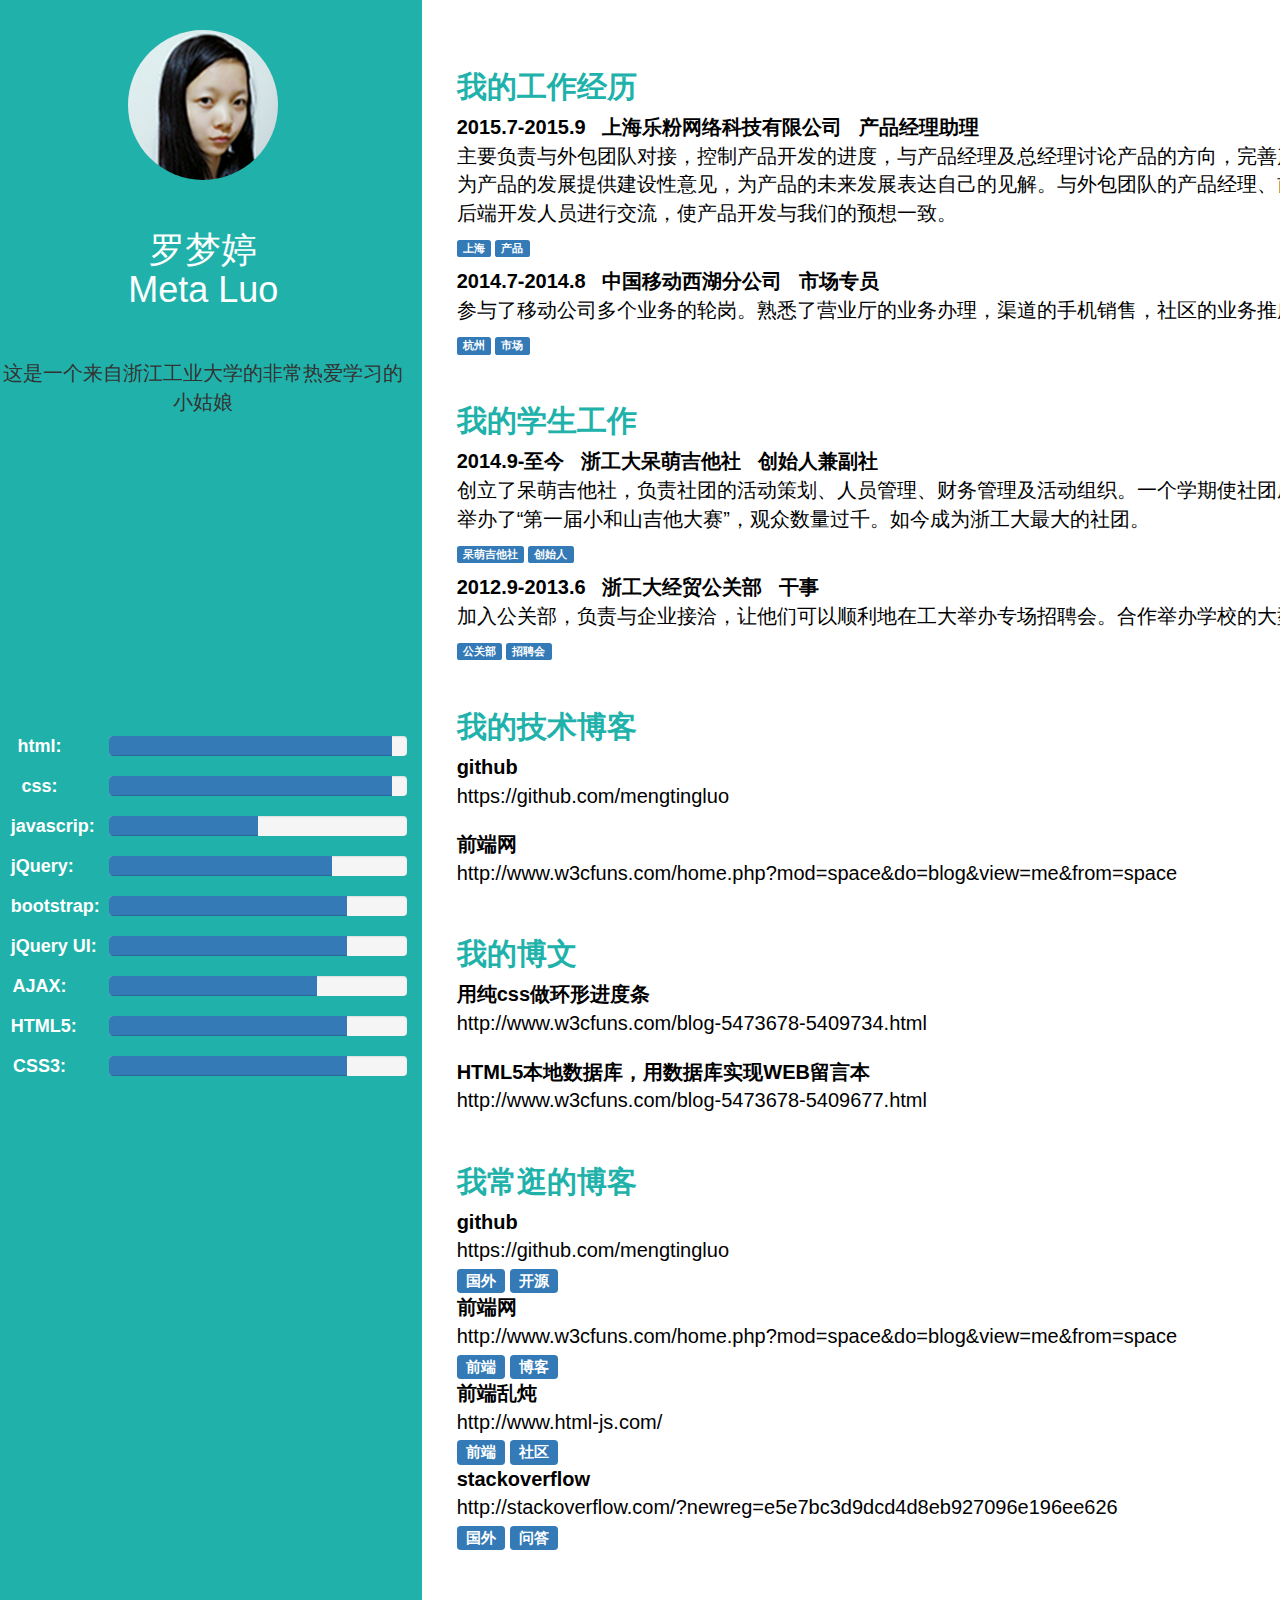
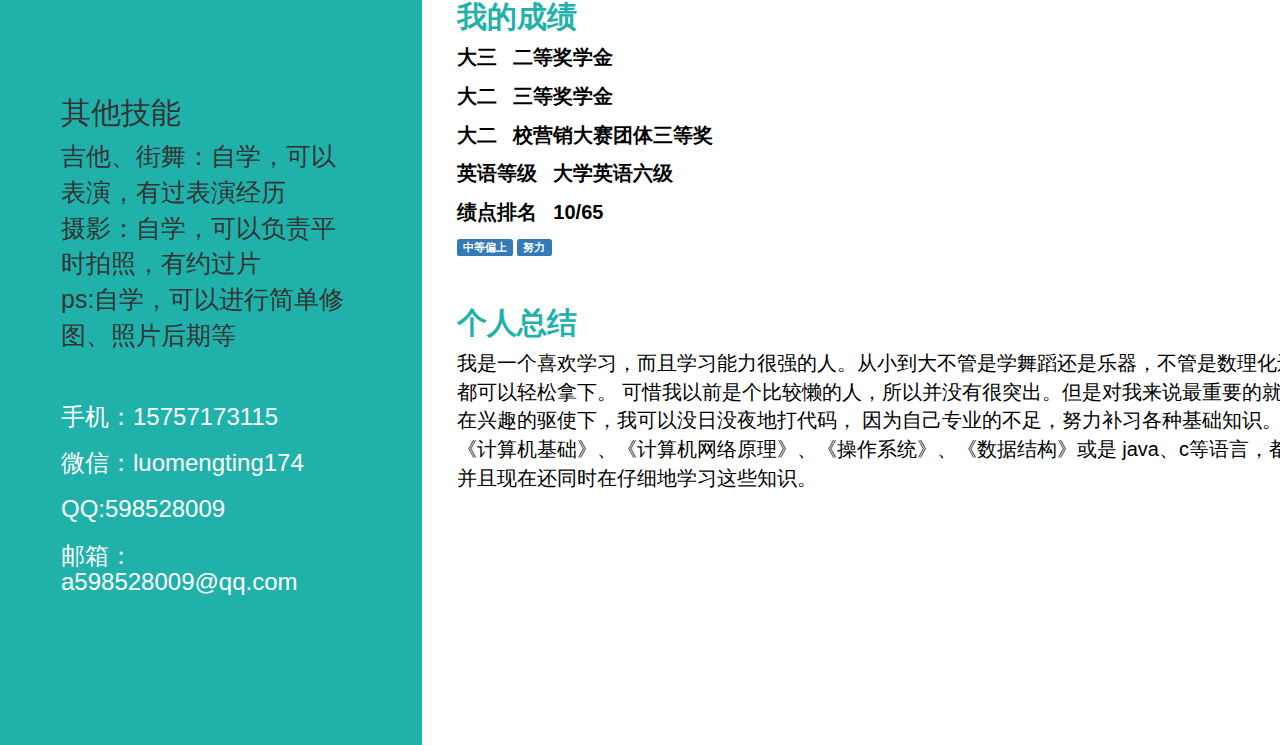
==== index.html @ 56f39afb "响应式布局" ====
<!--
    Author: Meta Luo
    Date: 2015/10/19
-->

<!DOCTYPE html>
<html>
<head lang="en">
    <meta charset="UTF-8">
    <meta name="viewport" content="width=device-width, initial-scale=1">
    <title>我的个人简历</title>
    <link href="bootstrap.min.css" type="text/css" rel="stylesheet">
    <link href="style.css" type="text/css" rel="stylesheet">
</head>
<body>
    <div class="row ">
        <div class="col-md-4 col-sm-4 col-xs-4 theleft">
                <div class="myimgdiv">
                    <img src="1.png" class="myimg">
                    <h1 style="color: #ffffff">罗梦婷<br/>Meta Luo</h1>
                    <br/><br/>
                    <p>这是一个来自浙江工业大学的非常热爱学习的小姑娘</p>
                   <div class="myability">
                       <div class="row">
                           <div class="col-md-3">
                               <label class="label thelabel">html:</label>
                           </div>
                           <div class="col-md-9">
                               <div class="progress">
                                   <div class="progress-bar progress-bar-primary" role="progressbar" aria-valuenow="95" aria-valuemin="0" aria-valuemax="100" style="width: 95%">
                                   </div>
                           </div>
                           </div>
                           </div>
                               <div class="row">
                                   <div class="col-md-3">
                                       <label class="label thelabel ">css:</label>
                                   </div>
                                   <div class="col-md-9">
                                       <div class="progress">
                                           <div class="progress-bar progress-bar-primary" role="progressbar" aria-valuenow="95" aria-valuemin="0" aria-valuemax="100" style="width: 95%">
                                           </div>
                                       </div>
                                   </div>
                               </div>
                               <div class="row">
                                   <div class="col-md-3">
                                       <label class="label thelabel">javascrip:</label>
                                   </div>
                                   <div class="col-md-9">
                                       <div class="progress">
                                           <div class="progress-bar progress-bar-primary" role="progressbar" aria-valuenow="50" aria-valuemin="0" aria-valuemax="100" style="width: 50%">
                                           </div>
                                       </div>
                                   </div>
                               </div>
                               <div class="row">
                                   <div class="col-md-3">
                                       <label class="label thelabel">jQuery:</label>
                                   </div>
                                   <div class="col-md-9">
                                       <div class="progress">
                                           <div class="progress-bar progress-bar-primary" role="progressbar" aria-valuenow="75" aria-valuemin="0" aria-valuemax="100" style="width: 75%">
                                           </div>
                                       </div>
                                   </div>
                               </div>
                               <div class="row">
                                   <div class="col-md-3">
                                       <label class="label thelabel">bootstrap:</label>
                                   </div>
                                   <div class="col-md-9">
                                       <div class="progress">
                                           <div class="progress-bar progress-bar-primary" role="progressbar" aria-valuenow="80" aria-valuemin="0" aria-valuemax="100" style="width: 80%">
                                           </div>
                                       </div>
                                   </div>
                               </div>
                               <div class="row">
                                   <div class="col-md-3">
                                       <label class="label thelabel">jQuery UI:</label>
                                   </div>
                                   <div class="col-md-9">
                                       <div class="progress thelabel">
                                           <div class="progress-bar progress-bar-primary" role="progressbar" aria-valuenow="80" aria-valuemin="0" aria-valuemax="100" style="width: 80%">
                                           </div>
                                       </div>
                                   </div>
                               </div>
                               <div class="row">
                                   <div class="col-md-3">
                                       <label class="label thelabel">AJAX:</label>
                                   </div>
                                   <div class="col-md-9">
                                       <div class="progress">
                                           <div class="progress-bar progress-bar-primary" role="progressbar" aria-valuenow="70" aria-valuemin="0" aria-valuemax="100" style="width: 70%">
                                           </div>
                                       </div>
                                   </div>
                               </div>
                       <div class="row">
                           <div class="col-md-3">
                               <label class="label thelabel">HTML5:</label>
                           </div>
                           <div class="col-md-9">
                               <div class="progress">
                                   <div class="progress-bar progress-bar-primary" role="progressbar" aria-valuenow="80" aria-valuemin="0" aria-valuemax="100" style="width: 80%">
                                   </div>
                               </div>
                           </div>
                       </div>
                       <div class="row">
                           <div class="col-md-3">
                               <label class="label thelabel">CSS3:</label>
                           </div>
                           <div class="col-md-9">
                               <div class="progress">
                                   <div class="progress-bar progress-bar-primary" role="progressbar" aria-valuenow="80" aria-valuemin="0" aria-valuemax="100" style="width: 80%">
                                   </div>
                               </div>
                           </div>
                       </div>
                   </div>
                 <div class="text-left theinfo">
                     <div class="myself">
                         <h2>其他技能</h2>
                         <p class="theother">
                             吉他、街舞：自学，可以表演，有过表演经历<br/>
                             摄影：自学，可以负责平时拍照，有约过片<br/>
                             ps:自学，可以进行简单修图、照片后期等
                         </p>
                     </div>
                     <div class="myphone">
                         <h3>手机：15757173115</h3>
                         <h3>微信：luomengting174</h3>
                         <h3>QQ:598528009</h3>
                         <h3>邮箱：a598528009@qq.com</h3>
                     </div>
                 </div>

        </div>
            </div>
        <div class="col-md-8 col-sm-4 col-xs-4">
           <div class="container theright">
               <div class="myitem">
                   <h2 class="mytitle">我的工作经历</h2>
                   <p class="myjob">
                       <strong>2015.7-2015.9  &nbsp 上海乐粉网络科技有限公司  &nbsp 产品经理助理</strong><br/>
                               主要负责与外包团队对接，控制产品开发的进度，与产品经理及总经理讨论产品的方向，完善产品，<br/>
                       为产品的发展提供建设性意见，为产品的未来发展表达自己的见解。与外包团队的产品经理、前端开发人员、<br/>
                       后端开发人员进行交流，使产品开发与我们的预想一致。
                       <div><span class="label label-primary">上海</span>&nbsp<span class="label label-primary">产品</span></div>
                   </p>
                   <p class="myjob">
                       <strong>2014.7-2014.8  &nbsp 中国移动西湖分公司  &nbsp 市场专员</strong><br/>
                       参与了移动公司多个业务的轮岗。熟悉了营业厅的业务办理，渠道的手机销售，社区的业务推广及电话推广。
                   <div><span class="label label-primary">杭州</span>&nbsp<span class="label label-primary">市场</span></div>
                   </p>
               </div>
                   <div class="myitem">
                       <h2 class="mytitle">我的学生工作</h2>
                       <p class="myjob">
                           <strong>2014.9-至今  &nbsp 浙工大呆萌吉他社  &nbsp 创始人兼副社</strong><br/>
                           创立了呆萌吉他社，负责社团的活动策划、人员管理、财务管理及活动组织。一个学期使社团成为五星级社团<br/>
                           举办了“第一届小和山吉他大赛”，观众数量过千。如今成为浙工大最大的社团。
                       <div><span class="label label-primary">呆萌吉他社</span>&nbsp<span class="label label-primary">创始人</span></div>
                       </p>
                       <p class="myjob">
                           <strong>2012.9-2013.6  &nbsp 浙工大经贸公关部  &nbsp 干事</strong><br/>
                           加入公关部，负责与企业接洽，让他们可以顺利地在工大举办专场招聘会。合作举办学校的大型招聘会。
                       <div><span class="label label-primary">公关部</span>&nbsp<span class="label label-primary">招聘会</span></div>
                       </p>
                   </div>
               <div class="myitem">
                   <h2 class="mytitle">我的技术博客</h2>
                   <a class="myjob" href="https://github.com/mengtingluo">
                       <strong>github</strong><br/>
                       https://github.com/mengtingluo

                   </a>
                   <br/><br/>
                   <a class="myjob" href="http://www.w3cfuns.com/home.php?mod=space&do=blog&view=me&from=space">
                       <strong>前端网</strong><br/>
                       http://www.w3cfuns.com/home.php?mod=space&do=blog&view=me&from=space
                   </a>
               </div>

               <div class="myitem">
                   <h2 class="mytitle">我的博文</h2>
                   <a class="myjob" href="http://www.w3cfuns.com/blog-5473678-5409734.html">
                       <strong>用纯css做环形进度条</strong><br/>
                       http://www.w3cfuns.com/blog-5473678-5409734.html

                   </a>
                   <br/><br/>
                   <a class="myjob" href="http://www.w3cfuns.com/blog-5473678-5409677.html">
                       <strong>HTML5本地数据库，用数据库实现WEB留言本</strong><br/>
                       http://www.w3cfuns.com/blog-5473678-5409677.html
                   </a>
               </div>
               <div class="myitem">
               <h2 class="mytitle">我常逛的博客</h2>
               <a class="myjob" href="https://github.com/mengtingluo">
               <strong>github</strong><br/>
               https://github.com/mengtingluo
                   <div><span class="label label-primary">国外</span>&nbsp<span class="label label-primary">开源</span></div>
               </a>

               <a class="myjob" href="http://www.w3cfuns.com/home.php?mod=space&do=blog&view=me&from=space">
               <strong>前端网</strong><br/>
               http://www.w3cfuns.com/home.php?mod=space&do=blog&view=me&from=space
                   <div><span class="label label-primary">前端</span>&nbsp<span class="label label-primary">博客</span></div>
               </a>

               <a class="myjob" href="http://www.html-js.com/">
               <strong>前端乱炖</strong><br/>
                   http://www.html-js.com/
                   <div><span class="label label-primary">前端</span>&nbsp<span class="label label-primary">社区</span></div>
               </a>

                   <a class="myjob" href="http://stackoverflow.com/?newreg=e5e7bc3d9dcd4d8eb927096e196ee626">
                       <strong>stackoverflow</strong><br/>
                       http://stackoverflow.com/?newreg=e5e7bc3d9dcd4d8eb927096e196ee626
                       <div><span class="label label-primary">国外</span>&nbsp<span class="label label-primary">问答</span></div>
                   </a>
               </div>
               <div class="myitem">
                   <h2 class="mytitle">我的成绩</h2>
                   <p class="myjob">
                       <strong>大三  &nbsp 二等奖学金 </strong><br/>
                   </p>
                   <p class="myjob">
                       <strong>大二  &nbsp 三等奖学金 </strong><br/>
                   </p>
                   <p class="myjob">
                       <strong>大二 &nbsp 校营销大赛团体三等奖 </strong><br/>
                   </p>
                   <p class="myjob">
                       <strong>英语等级  &nbsp 大学英语六级</strong><br/>
                   </p>
                   <p class="myjob">
                       <strong>绩点排名  &nbsp 10/65</strong><br/>
                   </p>
                   <div><span class="label label-primary">中等偏上</span>&nbsp<span class="label label-primary">努力</span></div>
               </div>
               <div class="myitem">
                   <h2 class="mytitle">个人总结</h2>
                   <p class="myjob">
                     我是一个喜欢学习，而且学习能力很强的人。从小到大不管是学舞蹈还是乐器，不管是数理化还是文史地，<br/>都可以轻松拿下。
                       可惜我以前是个比较懒的人，所以并没有很突出。但是对我来说最重要的就是兴趣，<br/>在兴趣的驱使下，我可以没日没夜地打代码，
                       因为自己专业的不足，努力补习各种基础知识。不管是<br/>《计算机基础》、《计算机网络原理》、《操作系统》、《数据结构》或是
                       java、c等语言，都有涉猎，<br/>并且现在还同时在仔细地学习这些知识。
                   </p>
               </div>
           </div>
        </div>
    </div>
</body>
</html>
---- style.css ----
*{
    padding: 0;
    margin: 0;
}
.theleft{
    background-color: lightseagreen;
}
.myimgdiv{
    text-align: center
}
.myimg{
    width: 150px;
    height: 150px;
    border-radius: 50%;
    margin: 30px
}
.myability{
    margin-top: 320px;
}
.thelabel{
    font-size: large;
}
.myself{
    margin-top: 600px;
}
p{
    font-size: 20px;
}
.theother{
    font-size: 25px;
}
.myphone{
    margin-top: 50px;
    color: #ffffff;
    margin-bottom: 150px;
}
.theinfo{
    width: 70%;
    margin: 0 auto;
}
.mytitle{
    color: lightseagreen;
    font-weight: bold;
}
.theright{
    padding: 20px 20px;
}
.myjob{
    font-size: 20px;
    margin: 10px 0;
    color: #000000;
}
.myitem{
    margin:50px 0;
}
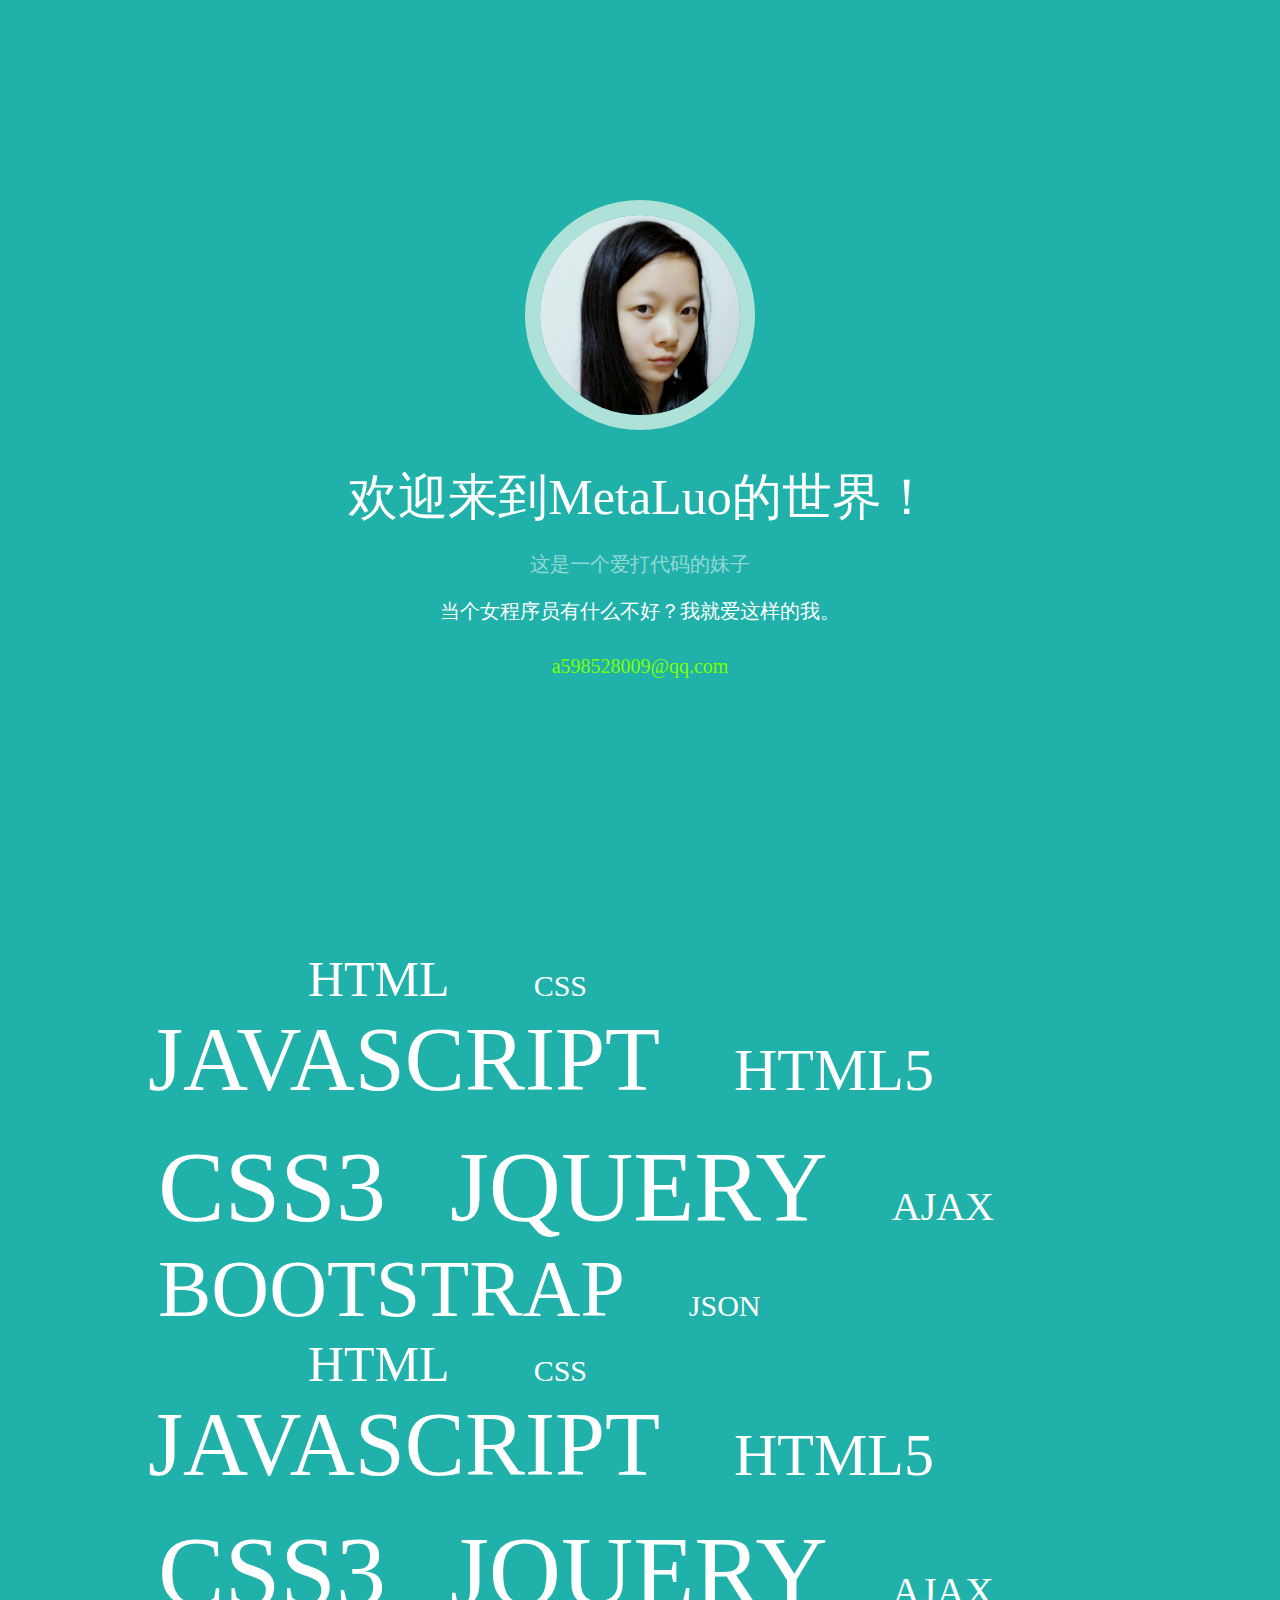
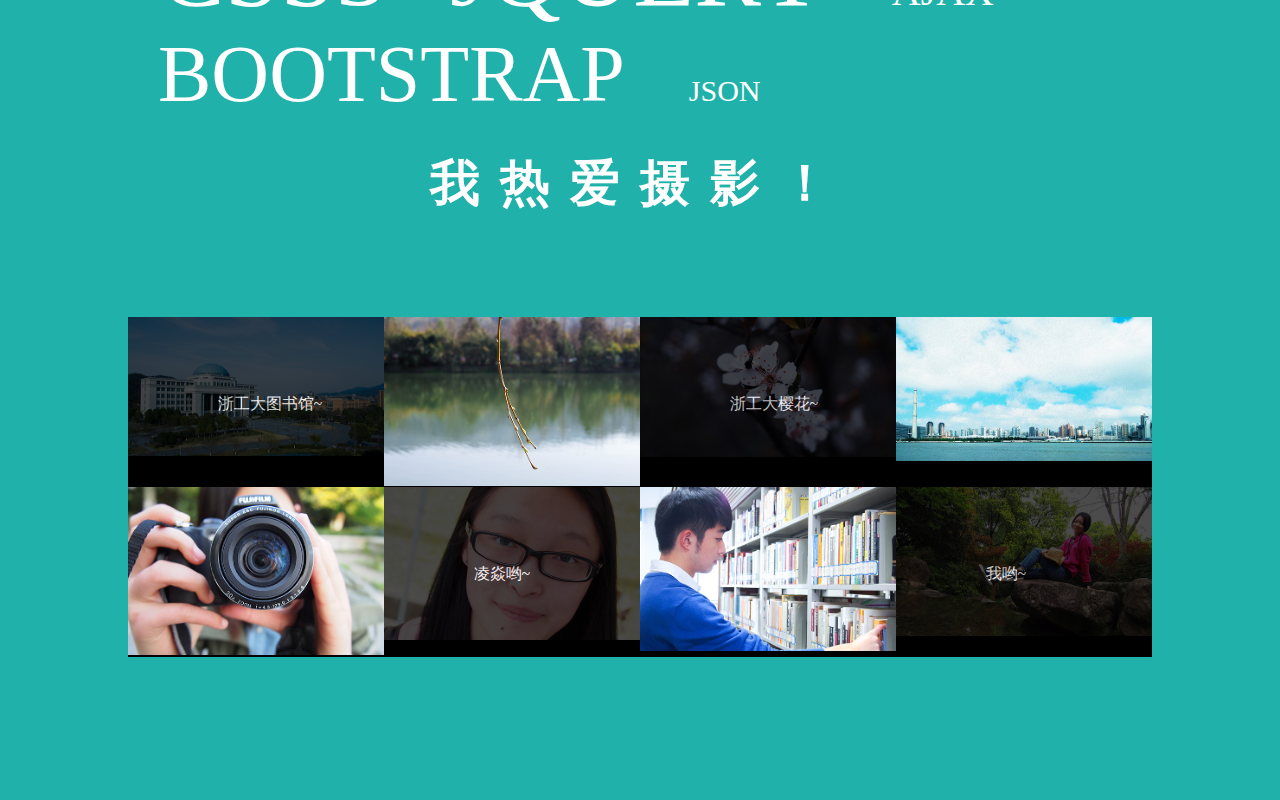
==== commit be8c59a5: "我的网站" ====
--- a/index.html
+++ b/index.html
@@ -1,259 +1,95 @@
 <!--
     Author: Meta Luo
-    Date: 2015/10/19
+    Date: 2015/10/30
 -->
 
 <!DOCTYPE html>
 <html>
 <head lang="en">
     <meta charset="UTF-8">
-    <meta name="viewport" content="width=device-width, initial-scale=1">
-    <title>我的个人简历</title>
-    <link href="bootstrap.min.css" type="text/css" rel="stylesheet">
-    <link href="style.css" type="text/css" rel="stylesheet">
+    <title>罗梦婷的个人网站</title>
+    <link href="style.css" rel="stylesheet" type="text/css">
 </head>
 <body>
-    <div class="row ">
-        <div class="col-md-4 col-sm-4 col-xs-4 theleft">
-                <div class="myimgdiv">
-                    <img src="1.png" class="myimg">
-                    <h1 style="color: #ffffff">罗梦婷<br/>Meta Luo</h1>
-                    <br/><br/>
-                    <p>这是一个来自浙江工业大学的非常热爱学习的小姑娘</p>
-                   <div class="myability">
-                       <div class="row">
-                           <div class="col-md-3">
-                               <label class="label thelabel">html:</label>
-                           </div>
-                           <div class="col-md-9">
-                               <div class="progress">
-                                   <div class="progress-bar progress-bar-primary" role="progressbar" aria-valuenow="95" aria-valuemin="0" aria-valuemax="100" style="width: 95%">
-                                   </div>
-                           </div>
-                           </div>
-                           </div>
-                               <div class="row">
-                                   <div class="col-md-3">
-                                       <label class="label thelabel ">css:</label>
-                                   </div>
-                                   <div class="col-md-9">
-                                       <div class="progress">
-                                           <div class="progress-bar progress-bar-primary" role="progressbar" aria-valuenow="95" aria-valuemin="0" aria-valuemax="100" style="width: 95%">
-                                           </div>
-                                       </div>
-                                   </div>
-                               </div>
-                               <div class="row">
-                                   <div class="col-md-3">
-                                       <label class="label thelabel">javascrip:</label>
-                                   </div>
-                                   <div class="col-md-9">
-                                       <div class="progress">
-                                           <div class="progress-bar progress-bar-primary" role="progressbar" aria-valuenow="50" aria-valuemin="0" aria-valuemax="100" style="width: 50%">
-                                           </div>
-                                       </div>
-                                   </div>
-                               </div>
-                               <div class="row">
-                                   <div class="col-md-3">
-                                       <label class="label thelabel">jQuery:</label>
-                                   </div>
-                                   <div class="col-md-9">
-                                       <div class="progress">
-                                           <div class="progress-bar progress-bar-primary" role="progressbar" aria-valuenow="75" aria-valuemin="0" aria-valuemax="100" style="width: 75%">
-                                           </div>
-                                       </div>
-                                   </div>
-                               </div>
-                               <div class="row">
-                                   <div class="col-md-3">
-                                       <label class="label thelabel">bootstrap:</label>
-                                   </div>
-                                   <div class="col-md-9">
-                                       <div class="progress">
-                                           <div class="progress-bar progress-bar-primary" role="progressbar" aria-valuenow="80" aria-valuemin="0" aria-valuemax="100" style="width: 80%">
-                                           </div>
-                                       </div>
-                                   </div>
-                               </div>
-                               <div class="row">
-                                   <div class="col-md-3">
-                                       <label class="label thelabel">jQuery UI:</label>
-                                   </div>
-                                   <div class="col-md-9">
-                                       <div class="progress thelabel">
-                                           <div class="progress-bar progress-bar-primary" role="progressbar" aria-valuenow="80" aria-valuemin="0" aria-valuemax="100" style="width: 80%">
-                                           </div>
-                                       </div>
-                                   </div>
-                               </div>
-                               <div class="row">
-                                   <div class="col-md-3">
-                                       <label class="label thelabel">AJAX:</label>
-                                   </div>
-                                   <div class="col-md-9">
-                                       <div class="progress">
-                                           <div class="progress-bar progress-bar-primary" role="progressbar" aria-valuenow="70" aria-valuemin="0" aria-valuemax="100" style="width: 70%">
-                                           </div>
-                                       </div>
-                                   </div>
-                               </div>
-                       <div class="row">
-                           <div class="col-md-3">
-                               <label class="label thelabel">HTML5:</label>
-                           </div>
-                           <div class="col-md-9">
-                               <div class="progress">
-                                   <div class="progress-bar progress-bar-primary" role="progressbar" aria-valuenow="80" aria-valuemin="0" aria-valuemax="100" style="width: 80%">
-                                   </div>
-                               </div>
-                           </div>
-                       </div>
-                       <div class="row">
-                           <div class="col-md-3">
-                               <label class="label thelabel">CSS3:</label>
-                           </div>
-                           <div class="col-md-9">
-                               <div class="progress">
-                                   <div class="progress-bar progress-bar-primary" role="progressbar" aria-valuenow="80" aria-valuemin="0" aria-valuemax="100" style="width: 80%">
-                                   </div>
-                               </div>
-                           </div>
-                       </div>
-                   </div>
-                 <div class="text-left theinfo">
-                     <div class="myself">
-                         <h2>其他技能</h2>
-                         <p class="theother">
-                             吉他、街舞：自学，可以表演，有过表演经历<br/>
-                             摄影：自学，可以负责平时拍照，有约过片<br/>
-                             ps:自学，可以进行简单修图、照片后期等
-                         </p>
-                     </div>
-                     <div class="myphone">
-                         <h3>手机：15757173115</h3>
-                         <h3>微信：luomengting174</h3>
-                         <h3>QQ:598528009</h3>
-                         <h3>邮箱：a598528009@qq.com</h3>
-                     </div>
-                 </div>
+<div class="contianer" id="thefirstbody">
+    <div class="blank"></div>
+    <div class="thefirstbody">
 
+        <img src="1.png" class="myface">
+
+        <div class="title">欢迎来到MetaLuo的世界！</div>
+        <p class="describe1">这是一个爱打代码的妹子</p>
+
+        <p class="describe2">当个女程序员有什么不好？我就爱这样的我。</p>
+
+        <p class="myemail" id="myemail" onclick="tips()">a598528009@qq.com</p>
+
+        <p class="tips" id="tips"></p>
+    </div>
+</div>
+<div class="contianer" id="thesecondbody">
+    <div class="blank2"></div>
+    <div class="thesecondbody">
+        <div class="thelabels1">
+            <a class="s1"></a>
+            <a class="s1 s " href="#">HTML</a>
+            <a class="s2 s " id="s2" href="#">CSS</a>
+            <a class="s3 s " href="#">JAVASCRIPT</a>
+            <a class="s4 s " href="#">HTML5</a>
+            <br/>
+            <br/>
+            <a class="s5 s" href="#">CSS3</a>
+            <a class="s6 s" href="#">JQUERY</a>
+            <a class="s7 s" href="#">AJAX</a>
+            <a class="s8 s" href="#">BOOTSTRAP</a>
+            <a class="s9 s" href="#">JSON</a>
         </div>
-            </div>
-        <div class="col-md-8 col-sm-4 col-xs-4">
-           <div class="container theright">
-               <div class="myitem">
-                   <h2 class="mytitle">我的工作经历</h2>
-                   <p class="myjob">
-                       <strong>2015.7-2015.9  &nbsp 上海乐粉网络科技有限公司  &nbsp 产品经理助理</strong><br/>
-                               主要负责与外包团队对接，控制产品开发的进度，与产品经理及总经理讨论产品的方向，完善产品，<br/>
-                       为产品的发展提供建设性意见，为产品的未来发展表达自己的见解。与外包团队的产品经理、前端开发人员、<br/>
-                       后端开发人员进行交流，使产品开发与我们的预想一致。
-                       <div><span class="label label-primary">上海</span>&nbsp<span class="label label-primary">产品</span></div>
-                   </p>
-                   <p class="myjob">
-                       <strong>2014.7-2014.8  &nbsp 中国移动西湖分公司  &nbsp 市场专员</strong><br/>
-                       参与了移动公司多个业务的轮岗。熟悉了营业厅的业务办理，渠道的手机销售，社区的业务推广及电话推广。
-                   <div><span class="label label-primary">杭州</span>&nbsp<span class="label label-primary">市场</span></div>
-                   </p>
-               </div>
-                   <div class="myitem">
-                       <h2 class="mytitle">我的学生工作</h2>
-                       <p class="myjob">
-                           <strong>2014.9-至今  &nbsp 浙工大呆萌吉他社  &nbsp 创始人兼副社</strong><br/>
-                           创立了呆萌吉他社，负责社团的活动策划、人员管理、财务管理及活动组织。一个学期使社团成为五星级社团<br/>
-                           举办了“第一届小和山吉他大赛”，观众数量过千。如今成为浙工大最大的社团。
-                       <div><span class="label label-primary">呆萌吉他社</span>&nbsp<span class="label label-primary">创始人</span></div>
-                       </p>
-                       <p class="myjob">
-                           <strong>2012.9-2013.6  &nbsp 浙工大经贸公关部  &nbsp 干事</strong><br/>
-                           加入公关部，负责与企业接洽，让他们可以顺利地在工大举办专场招聘会。合作举办学校的大型招聘会。
-                       <div><span class="label label-primary">公关部</span>&nbsp<span class="label label-primary">招聘会</span></div>
-                       </p>
-                   </div>
-               <div class="myitem">
-                   <h2 class="mytitle">我的技术博客</h2>
-                   <a class="myjob" href="https://github.com/mengtingluo">
-                       <strong>github</strong><br/>
-                       https://github.com/mengtingluo
-
-                   </a>
-                   <br/><br/>
-                   <a class="myjob" href="http://www.w3cfuns.com/home.php?mod=space&do=blog&view=me&from=space">
-                       <strong>前端网</strong><br/>
-                       http://www.w3cfuns.com/home.php?mod=space&do=blog&view=me&from=space
-                   </a>
-               </div>
-
-               <div class="myitem">
-                   <h2 class="mytitle">我的博文</h2>
-                   <a class="myjob" href="http://www.w3cfuns.com/blog-5473678-5409734.html">
-                       <strong>用纯css做环形进度条</strong><br/>
-                       http://www.w3cfuns.com/blog-5473678-5409734.html
-
-                   </a>
-                   <br/><br/>
-                   <a class="myjob" href="http://www.w3cfuns.com/blog-5473678-5409677.html">
-                       <strong>HTML5本地数据库，用数据库实现WEB留言本</strong><br/>
-                       http://www.w3cfuns.com/blog-5473678-5409677.html
-                   </a>
-               </div>
-               <div class="myitem">
-               <h2 class="mytitle">我常逛的博客</h2>
-               <a class="myjob" href="https://github.com/mengtingluo">
-               <strong>github</strong><br/>
-               https://github.com/mengtingluo
-                   <div><span class="label label-primary">国外</span>&nbsp<span class="label label-primary">开源</span></div>
-               </a>
-
-               <a class="myjob" href="http://www.w3cfuns.com/home.php?mod=space&do=blog&view=me&from=space">
-               <strong>前端网</strong><br/>
-               http://www.w3cfuns.com/home.php?mod=space&do=blog&view=me&from=space
-                   <div><span class="label label-primary">前端</span>&nbsp<span class="label label-primary">博客</span></div>
-               </a>
-
-               <a class="myjob" href="http://www.html-js.com/">
-               <strong>前端乱炖</strong><br/>
-                   http://www.html-js.com/
-                   <div><span class="label label-primary">前端</span>&nbsp<span class="label label-primary">社区</span></div>
-               </a>
-
-                   <a class="myjob" href="http://stackoverflow.com/?newreg=e5e7bc3d9dcd4d8eb927096e196ee626">
-                       <strong>stackoverflow</strong><br/>
-                       http://stackoverflow.com/?newreg=e5e7bc3d9dcd4d8eb927096e196ee626
-                       <div><span class="label label-primary">国外</span>&nbsp<span class="label label-primary">问答</span></div>
-                   </a>
-               </div>
-               <div class="myitem">
-                   <h2 class="mytitle">我的成绩</h2>
-                   <p class="myjob">
-                       <strong>大三  &nbsp 二等奖学金 </strong><br/>
-                   </p>
-                   <p class="myjob">
-                       <strong>大二  &nbsp 三等奖学金 </strong><br/>
-                   </p>
-                   <p class="myjob">
-                       <strong>大二 &nbsp 校营销大赛团体三等奖 </strong><br/>
-                   </p>
-                   <p class="myjob">
-                       <strong>英语等级  &nbsp 大学英语六级</strong><br/>
-                   </p>
-                   <p class="myjob">
-                       <strong>绩点排名  &nbsp 10/65</strong><br/>
-                   </p>
-                   <div><span class="label label-primary">中等偏上</span>&nbsp<span class="label label-primary">努力</span></div>
-               </div>
-               <div class="myitem">
-                   <h2 class="mytitle">个人总结</h2>
-                   <p class="myjob">
-                     我是一个喜欢学习，而且学习能力很强的人。从小到大不管是学舞蹈还是乐器，不管是数理化还是文史地，<br/>都可以轻松拿下。
-                       可惜我以前是个比较懒的人，所以并没有很突出。但是对我来说最重要的就是兴趣，<br/>在兴趣的驱使下，我可以没日没夜地打代码，
-                       因为自己专业的不足，努力补习各种基础知识。不管是<br/>《计算机基础》、《计算机网络原理》、《操作系统》、《数据结构》或是
-                       java、c等语言，都有涉猎，<br/>并且现在还同时在仔细地学习这些知识。
-                   </p>
-               </div>
-           </div>
+        <div class="thelabels2">
+            <a class="s1"></a>
+            <a class="s1 s" href="#">HTML</a>
+            <a class="s2 s" href="#">CSS</a>
+            <a class="s3 s" href="#">JAVASCRIPT</a>
+            <a class="s4 s" href="#">HTML5</a>
+            <br/><br/>
+            <a class="s5 s" href="#">CSS3</a>
+            <a class="s6 s" href="#">JQUERY</a>
+            <a class="s7 s" href="#">AJAX</a>
+            <a class="s8 s" href="#">BOOTSTRAP</a>
+            <a class="s9 s" href="#">JSON</a>
         </div>
     </div>
+</div>
+<div class="contianer" id="thethirdbody">
+    <div class="blank2"></div>
+    <div class="thethirdbody">
+        <h1>我热爱摄影！</h1>
+
+        <div style="width: 100%;margin-top: 100px">
+            <div class="myphotodiv"><img src="11.png">
+
+                <div class="hidediv" id="hidediv1"><p>浙工大图书馆~</p></div>
+            </div>
+            <div class="myphotodiv"><img src="111.png" id="nohide1"></div>
+            <div class="myphotodiv"><img src="1111.png">
+
+                <div class="hidediv"><p>浙工大樱花~</p></div>
+            </div>
+            <div class="myphotodiv"><img src="11111.png" id="nohide2"></div>
+        </div>
+        <div style="width: 100%">
+            <div class="myphotodiv"><img src="2.png" id="nohide3"></div>
+            <div class="myphotodiv"><img src="222.png">
+
+                <div class="hidediv"><p>凌焱哟~</p></div>
+            </div>
+            <div class="myphotodiv"><img src="22.png" id="nohide4"></div>
+            <div class="myphotodiv"><img src="2222.png">
+
+                <div class="hidediv"><p>我哟~</p></div>
+            </div>
+        </div>
+    </div>
+</div>
+<script src="something.js"></script>
 </body>
 </html>--- a/style.css
+++ b/style.css
@@ -1,55 +1,307 @@
-*{
+* {
     padding: 0;
     margin: 0;
 }
-.theleft{
+
+.contianer {
+    width: 100%;
+    height: 800px;
     background-color: lightseagreen;
 }
-.myimgdiv{
-    text-align: center
-}
-.myimg{
-    width: 150px;
+
+.thefirstbody {
+    text-align: center;
+}
+
+.blank {
+    height: 200px;
+}
+
+.myface {
+    width: 200px;
+    height: 200px;
+    border-radius: 50%;
+    border: 15px solid #aee2d9;
+    animation: turnup 2s;
+    -webkit-animation: turnup 2s;
+}
+
+@keyframes turnup {
+    0% {
+        width: 0;
+    }
+    100% {
+        width: 200px;
+    }
+}
+
+@-webkit-keyframes turnup {
+    0% {
+        width: 0;
+    }
+    100% {
+        width: 200px;
+    }
+}
+
+.title {
+    font-family: cursive;
+    font-size: 50px;
+    color: white;
+    margin-top: 30px;
+}
+
+.describe1 {
+    font-size: 20px;
+    color: white;
+    opacity: 0.5;
+    margin-top: 20px;
+}
+
+.describe2 {
+    margin-top: 20px;
+    color: white;
+    font-family: cursive;
+    font-size: 20px;
+}
+
+.myemail {
+    font-size: 20px;
+    margin-top: 30px;
+    color: chartreuse;
+    cursor: default;
+}
+
+.myemail:hover {
+    background-color: cadetblue;
+}
+
+.tips {
+    margin-top: 20px;
+    color: white;
+    font-size: 40px;
+}
+
+.blank2 {
     height: 150px;
-    border-radius: 50%;
-    margin: 30px
-}
-.myability{
-    margin-top: 320px;
-}
-.thelabel{
-    font-size: large;
-}
-.myself{
-    margin-top: 600px;
-}
-p{
-    font-size: 20px;
-}
-.theother{
-    font-size: 25px;
-}
-.myphone{
-    margin-top: 50px;
-    color: #ffffff;
-    margin-bottom: 150px;
-}
-.theinfo{
-    width: 70%;
+}
+
+.thesecondbody {
+    width: 80%;
     margin: 0 auto;
 }
-.mytitle{
-    color: lightseagreen;
-    font-weight: bold;
-}
-.theright{
-    padding: 20px 20px;
-}
-.myjob{
-    font-size: 20px;
-    margin: 10px 0;
-    color: #000000;
-}
-.myitem{
-    margin:50px 0;
-}
+
+.s {
+    color: white;
+    font-family: fantasy;
+    text-decoration: none;
+}
+
+.s1 {
+    font-size: 50px;
+    margin: 60px;
+    animation: theopacitychange 8s infinite;
+    -webkit-animation: theopacitychange 8s infinite;
+}
+
+.s2 {
+    font-size: 30px;
+    margin: 30px 20px;
+    animation: theopacitychange2 4s infinite;
+    -webkit-animation: theopacitychange2 4s infinite;
+    animation-delay: 1s;
+    -webkit-animation-delay: 1s;
+}
+
+.s3 {
+    font-size: 90px;
+    margin: 30px 20px;
+    animation: theopacitychange 3s infinite;
+    -webkit-animation: theopacitychange 3s infinite;
+    animation-delay: 1s;
+    -webkit-animation-delay: 1s;
+}
+
+.s4 {
+    font-size: 60px;
+    margin: 50px;
+    animation: theopacitychange2 5s infinite;
+    -webkit-animation: theopacitychange2 5s infinite;
+}
+
+.s5 {
+    font-size: 100px;
+    margin: 30px;
+    animation: theopacitychange3 2s infinite;
+    -webkit-animation: theopacitychange3 2s infinite;
+}
+
+.s6 {
+    font-size: 100px;
+    margin: 30px;
+
+}
+
+.s7 {
+    font-size: 40px;
+    margin: 30px;
+    animation: theopacitychange3 3s infinite;
+    -webkit-animation: theopacitychange3 3s infinite;
+    animation-delay: 1s;
+    -webkit-animation-delay: 1s;
+}
+
+.s8 {
+    font-size: 80px;
+    margin: 30px;
+    animation: theopacitychange 5s infinite;
+    -webkit-animation: theopacitychange 5s infinite;
+    animation-delay: 3s;
+    -webkit-animation-delay: 3s;
+}
+
+.s9 {
+    font-size: 30px;
+    margin: 30px;
+    animation: theopacitychange2 2s infinite;
+    -webkit-animation: theopacitychange2 2s infinite;
+    animation-delay: 1s;
+    -webkit-animation-delay: 1s;
+}
+
+@keyframes theopacitychange {
+    0% {
+        opacity: 1;
+    }
+    40% {
+        opacity: 0.1;
+    }
+    100% {
+        opacity: 1;
+    }
+}
+
+@-webkit-keyframes theopacitychange {
+    0% {
+        opacity: 1;
+    }
+    40% {
+        opacity: 0.1;
+    }
+    100% {
+        opacity: 1;
+    }
+}
+
+@keyframes theopacitychange2 {
+    0% {
+        opacity: 0.1;
+    }
+    60% {
+        opacity: 1;
+    }
+    100% {
+        opacity: 0.1;
+    }
+}
+
+@-webkit-keyframes theopacitychange2 {
+    0% {
+        opacity: 0.1;
+    }
+    60% {
+        opacity: 1;
+    }
+    100% {
+        opacity: 0.1;
+    }
+}
+
+@keyframes theopacitychange3 {
+    0% {
+        opacity: 0.5;
+    }
+    50% {
+        opacity: 1;
+    }
+    100% {
+        opacity: 0.5;
+    }
+}
+
+@-webkit-keyframes theopacitychange3 {
+    0% {
+        opacity: 0.5;
+    }
+    60% {
+        opacity: 1;
+    }
+    100% {
+        opacity: 0.5;
+    }
+}
+
+.thethirdbody {
+    width: 80%;
+    margin: 0 auto;
+    text-align: center;
+}
+
+.thethirdbody h1 {
+    color: white;
+    font-size: 50px;
+    letter-spacing: 20px;
+}
+
+.myphotodiv {
+    width: 25%;
+    float: left;
+    height: 170px;
+    overflow: hidden;
+    position: relative;
+    background-color: black;
+}
+
+.myphotodiv img {
+    width: 100%;
+}
+
+.hidediv {
+    width: 100%;
+    height: 100%;
+    background-color: black;
+    position: absolute;
+    top: 0;
+    opacity: 0.7;
+}
+
+.hidediv:hover {
+    opacity: 0;
+    -webkit-transition: opacity 1s;
+}
+
+.hidediv p {
+    color: white;
+    position: absolute;
+    left: 35%;
+    top: 45%;
+}
+
+@-webkit-keyframes nohide {
+    0% {
+        width: 100%;
+        height: 170px;
+    }
+    50% {
+        width: 0;
+        height: 170px;
+    }
+    100% {
+        width: 100%;
+        height: 170px;
+    }
+}
+
+.nohide {
+    -webkit-animation: nohide 2s;
+}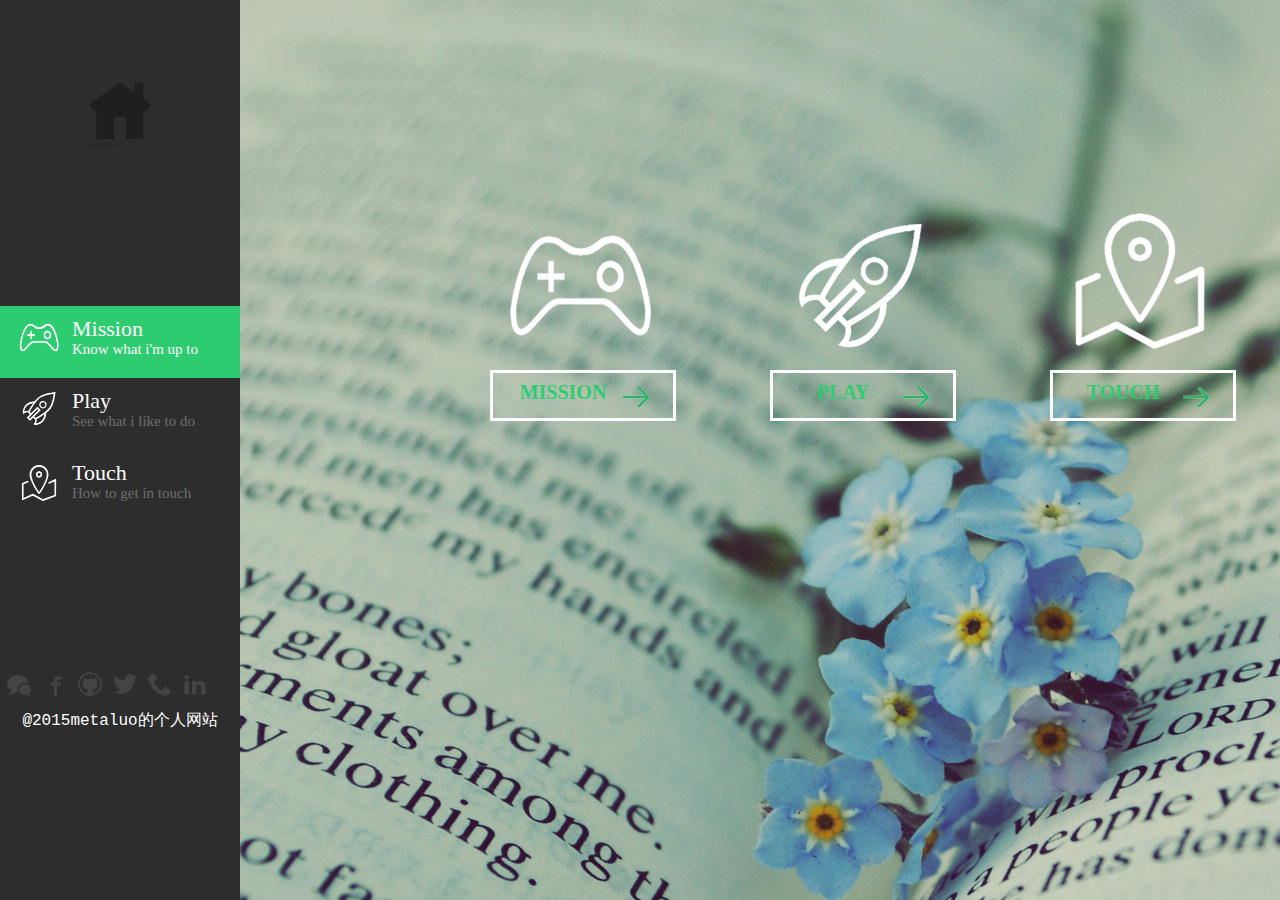
==== commit 2c392a73: "我的一个新的网站" ====
--- a/index.html
+++ b/index.html
@@ -1,95 +1,69 @@
 <!--
     Author: Meta Luo
-    Date: 2015/10/30
+    Date: 2015/11/13
 -->
 
 <!DOCTYPE html>
 <html>
 <head lang="en">
     <meta charset="UTF-8">
-    <title>罗梦婷的个人网站</title>
+    <title>metaluo的世界</title>
     <link href="style.css" rel="stylesheet" type="text/css">
+    <script src="jquery-2.1.4.min.js"></script>
+    <script src="mystyle.js"></script>
 </head>
 <body>
-<div class="contianer" id="thefirstbody">
-    <div class="blank"></div>
-    <div class="thefirstbody">
-
-        <img src="1.png" class="myface">
-
-        <div class="title">欢迎来到MetaLuo的世界！</div>
-        <p class="describe1">这是一个爱打代码的妹子</p>
-
-        <p class="describe2">当个女程序员有什么不好？我就爱这样的我。</p>
-
-        <p class="myemail" id="myemail" onclick="tips()">a598528009@qq.com</p>
-
-        <p class="tips" id="tips"></p>
+    <div class="leftdiv">
+       <div class="lefthead">
+           <a href="#"><img src="noun_17050_cc.png"></a>
+       </div>
+        <div class="leftguide">
+            <ul>
+                <li><a href="#" id="lefta1"><img src="mission.png"><span class="main-item">Mission</span><span class="sub-item">Know what i'm up to</span></a></li>
+                <li><a href="#" id="lefta2"><img src="play.png"><span class="main-item">Play</span><span class="sub-item">See what i like to do</span> </a></li>
+                <li><a href="#" id="lefta3"><img src="touch.png"><span class="main-item">Touch</span><span class="sub-item">How to get in touch</span></a></li>
+            </ul>
+        </div>
+        <div class="touchme">
+            <ul>
+                <li><a href="#"><img src="icoPNG/bubbles.png"><img class="img2" src="icoPNG/bubbles1.png"></a></li>
+                <li><a href="#"><img src="icoPNG/facebook.png"><img class="img2" src="icoPNG/facebook1.png"></a></li>
+                <li><a href="#"><img src="icoPNG/github4.png"><img class="img2" src="icoPNG/github1.png"></a></li>
+                <li><a href="#"><img src="icoPNG/twitter.png"><img class="img2" src="icoPNG/twitter1.png"></a></li>
+                <li><a href="#"><img src="icoPNG/phone.png"><img class="img2" src="icoPNG/phone1.png"></a></li>
+                <li><a href="#"><img src="icoPNG/linkedin2.png"><img class="img2" src="icoPNG/linkedin1.png"></a></li>
+            </ul>
+        </div>
+        <footer>@2015metaluo的个人网站</footer>
     </div>
-</div>
-<div class="contianer" id="thesecondbody">
-    <div class="blank2"></div>
-    <div class="thesecondbody">
-        <div class="thelabels1">
-            <a class="s1"></a>
-            <a class="s1 s " href="#">HTML</a>
-            <a class="s2 s " id="s2" href="#">CSS</a>
-            <a class="s3 s " href="#">JAVASCRIPT</a>
-            <a class="s4 s " href="#">HTML5</a>
-            <br/>
-            <br/>
-            <a class="s5 s" href="#">CSS3</a>
-            <a class="s6 s" href="#">JQUERY</a>
-            <a class="s7 s" href="#">AJAX</a>
-            <a class="s8 s" href="#">BOOTSTRAP</a>
-            <a class="s9 s" href="#">JSON</a>
-        </div>
-        <div class="thelabels2">
-            <a class="s1"></a>
-            <a class="s1 s" href="#">HTML</a>
-            <a class="s2 s" href="#">CSS</a>
-            <a class="s3 s" href="#">JAVASCRIPT</a>
-            <a class="s4 s" href="#">HTML5</a>
-            <br/><br/>
-            <a class="s5 s" href="#">CSS3</a>
-            <a class="s6 s" href="#">JQUERY</a>
-            <a class="s7 s" href="#">AJAX</a>
-            <a class="s8 s" href="#">BOOTSTRAP</a>
-            <a class="s9 s" href="#">JSON</a>
-        </div>
-    </div>
-</div>
-<div class="contianer" id="thethirdbody">
-    <div class="blank2"></div>
-    <div class="thethirdbody">
-        <h1>我热爱摄影！</h1>
-
-        <div style="width: 100%;margin-top: 100px">
-            <div class="myphotodiv"><img src="11.png">
-
-                <div class="hidediv" id="hidediv1"><p>浙工大图书馆~</p></div>
+    <div class="rightdiv">
+        <div class="guide">
+            <div class="link">
+                <span class="ico ico1">
+                </span>
+                <div class="box">
+                    <a class="button" href="#"><span class="mainname">MISSION</span><span class="sub-name"></span>
+                    <span class="topbox"></span><span class="leftbox"></span><span class="bottombox"></span><span class="rightbox"></span>
+                    </a>
+                </div>
             </div>
-            <div class="myphotodiv"><img src="111.png" id="nohide1"></div>
-            <div class="myphotodiv"><img src="1111.png">
-
-                <div class="hidediv"><p>浙工大樱花~</p></div>
+            <div class="link">
+                <div class="ico ico2">
+                </div>
+                <div class="box">
+                    <a class="button" href="#"><span class="mainname">PLAY</span><span class="sub-name"></span>
+                        <span class="topbox"></span><span class="leftbox"></span><span class="bottombox"></span><span class="rightbox"></span></a>
+                </div>
             </div>
-            <div class="myphotodiv"><img src="11111.png" id="nohide2"></div>
-        </div>
-        <div style="width: 100%">
-            <div class="myphotodiv"><img src="2.png" id="nohide3"></div>
-            <div class="myphotodiv"><img src="222.png">
-
-                <div class="hidediv"><p>凌焱哟~</p></div>
-            </div>
-            <div class="myphotodiv"><img src="22.png" id="nohide4"></div>
-            <div class="myphotodiv"><img src="2222.png">
-
-                <div class="hidediv"><p>我哟~</p></div>
+            <div class="link">
+                <div class="ico ico3">
+                </div>
+                <div class="box">
+                    <a class="button" href="#"><span class="mainname">TOUCH</span><span class="sub-name"></span>
+                        <span class="topbox"></span><span class="leftbox"></span><span class="bottombox"></span><span class="rightbox"></span></a>
+                </div>
             </div>
         </div>
     </div>
-</div>
-<script src="something.js"></script>
 </body>
 </html>--- a/style.css
+++ b/style.css
@@ -1,307 +1,270 @@
-* {
+*{
+    margin: 0;
     padding: 0;
-    margin: 0;
-}
+}
+body,html{
+    width: 100%;
+    height: 100%;
+    background: url("425430.jpg");
+}
+.leftdiv{
+    width: 240px;
+    height: 100%;
+    float: left;
+    background-color:#2D2D2D;
+}
+.lefthead{
+  width: 30%;
+    margin: 80px auto;
+    transition:all 0.5s;
+    -webkit-transition: all 0.5s;
+    -o-transition:all 0.5s
+    -moz-transition:all 0.5s
+}
+.lefthead img{
+    width: 100%;
+    opacity: 0.3;
+}
+.lefthead:hover{
+    transform: rotate(360deg) scale(1.5);
+    -webkit-transform: rotate(360deg) scale(1.5);
+    -moz-transform: rotate(360deg) scale(1.5);
+    -ms-transform: rotate(360deg) scale(1.5);
+    -o-transform: rotate(360deg) scale(1.5);
+}
+.leftguide{
+    width: 100%;
+    margin-top: 150px;
+}
+.leftguide ul{
+    width: 100%;
+}
+.leftguide li{
+    width: 100%;
+    padding: 0;
+    position: relative;
+}
+.leftguide a{
+    width: 100%;
+    height: 72px;
+    display: block;
+    text-decoration: none;
+}
+.leftguide img{
+    width: 20%;
+    margin: 10px 15px;
+    transition:all 0.5s;
+    -webkit-transition: all 0.5s;
+    -o-transition:all 0.5s
+    -moz-transition:all 0.5s
+}
+.leftguide a:hover img{
+    transform: rotate(360deg);
+    -webkit-transform: rotate(360deg);
+    -moz-transform: rotate(360deg);
+    -ms-transform: rotate(360deg);
+    -o-transform: rotate(360deg);
+}
+.main-item{
+    display: block;
+    width: 100%;
+    position: absolute;
+    left: 30%;
+    top: 10px;
+    color: white;
+    font-size: 22px;
+    font-family:Microsoft YaHei;
+}
+.sub-item{
+    display: block;
+    width: 100%;
+    position: absolute;
+    left: 30%;
+    top: 35px;
+    color: white;
+    font-size: 15px;
+    opacity: 0.3;
+    font-family:Microsoft YaHei;
+}
+.touchme{
+    margin-top: 150px;
+    width: 100%;
+}
+.touchme ul{
+    width: 100%;
+}
+.touchme li{
+    display: inline-block;
+    width: 10%;
+    margin-left: 3%;
+    position: relative;
 
-.contianer {
-    width: 100%;
-    height: 800px;
-    background-color: lightseagreen;
-}
-
-.thefirstbody {
+}
+.touchme img{
+    width: 100%;
+}
+.touchme .img2{
+position: absolute;
+    left: 0;
+    top: 0;
+    opacity: 0;
+    transition: all 0.2s linear;
+    -webkit-transition:all 0.2s linear;
+    -o-transition: all 0.2s linear;
+    -moz-transition:all 0.2s linear;
+}
+.touchme li:hover .img2{
+    opacity: 1;
+}
+footer{
+   text-align: center;
+    color: white;
+    margin-top: 10px;
+    font-family: Consolas, "Liberation Mono", Courier, monospace;
+}
+.rightdiv{
+     width: 1000px;
+     height: 100%;
+     float: left;
+ }
+.guide{
+    width: 100%;
+    height: 220px;
+     margin-top: 200px;
+    margin-left: 250px;
     text-align: center;
-}
-
-.blank {
-    height: 200px;
-}
-
-.myface {
-    width: 200px;
-    height: 200px;
-    border-radius: 50%;
-    border: 15px solid #aee2d9;
-    animation: turnup 2s;
-    -webkit-animation: turnup 2s;
-}
-
-@keyframes turnup {
-    0% {
-        width: 0;
-    }
-    100% {
-        width: 200px;
-    }
-}
-
-@-webkit-keyframes turnup {
-    0% {
-        width: 0;
-    }
-    100% {
-        width: 200px;
-    }
-}
-
-.title {
-    font-family: cursive;
-    font-size: 50px;
-    color: white;
-    margin-top: 30px;
-}
-
-.describe1 {
+ }
+.link{
+    width:180px;
+    height: 220px;
+    float: left;
+    margin-right: 10%;
+}
+.ico{
+display: block;
+    width: 180px;
+    height: 170px;
+    transition: all 0.2s linear;
+    -webkit-transition: all 0.2s linear;
+    -o-transition: all 0.2s linear;
+    -moz-transition: all 0.2s linear;
+}
+.ico:hover{
+    transform: rotate(360deg) scale(1.3);
+    -webkit-transform: rotate(360deg) scale(1.3);
+    -o-transform: rotate(360deg) scale(1.3);
+    -moz-transform: rotate(360deg) scale(1.3);
+}
+.ico1{
+    background: url("mission.png") no-repeat center center;
+}
+.ico2{
+    background: url("play.png") no-repeat center center;
+}
+.ico3{
+    background: url("touch.png") no-repeat center center;
+}
+.box a{
+    display: block;
+    width: 180px;
+    height: 45px;
+    border: 3px solid white;
+    text-decoration: none;
+    position: relative;
+}
+.box a:hover .sub-name{
+    transform: translate(15px);
+    -webkit-transform: translate(15px);
+}
+.mainname{
+    display: block;
+    color: #2ecc71;
+    font-family: Microsoft YaHei;
     font-size: 20px;
-    color: white;
-    opacity: 0.5;
-    margin-top: 20px;
-}
-
-.describe2 {
-    margin-top: 20px;
-    color: white;
-    font-family: cursive;
-    font-size: 20px;
-}
-
-.myemail {
-    font-size: 20px;
-    margin-top: 30px;
-    color: chartreuse;
-    cursor: default;
-}
-
-.myemail:hover {
-    background-color: cadetblue;
-}
-
-.tips {
-    margin-top: 20px;
-    color: white;
-    font-size: 40px;
-}
-
-.blank2 {
-    height: 150px;
-}
-
-.thesecondbody {
-    width: 80%;
-    margin: 0 auto;
-}
-
-.s {
-    color: white;
-    font-family: fantasy;
-    text-decoration: none;
-}
-
-.s1 {
-    font-size: 50px;
-    margin: 60px;
-    animation: theopacitychange 8s infinite;
-    -webkit-animation: theopacitychange 8s infinite;
-}
-
-.s2 {
-    font-size: 30px;
-    margin: 30px 20px;
-    animation: theopacitychange2 4s infinite;
-    -webkit-animation: theopacitychange2 4s infinite;
-    animation-delay: 1s;
-    -webkit-animation-delay: 1s;
-}
-
-.s3 {
-    font-size: 90px;
-    margin: 30px 20px;
-    animation: theopacitychange 3s infinite;
-    -webkit-animation: theopacitychange 3s infinite;
-    animation-delay: 1s;
-    -webkit-animation-delay: 1s;
-}
-
-.s4 {
-    font-size: 60px;
-    margin: 50px;
-    animation: theopacitychange2 5s infinite;
-    -webkit-animation: theopacitychange2 5s infinite;
-}
-
-.s5 {
-    font-size: 100px;
-    margin: 30px;
-    animation: theopacitychange3 2s infinite;
-    -webkit-animation: theopacitychange3 2s infinite;
-}
-
-.s6 {
-    font-size: 100px;
-    margin: 30px;
-
-}
-
-.s7 {
-    font-size: 40px;
-    margin: 30px;
-    animation: theopacitychange3 3s infinite;
-    -webkit-animation: theopacitychange3 3s infinite;
-    animation-delay: 1s;
-    -webkit-animation-delay: 1s;
-}
-
-.s8 {
-    font-size: 80px;
-    margin: 30px;
-    animation: theopacitychange 5s infinite;
-    -webkit-animation: theopacitychange 5s infinite;
-    animation-delay: 3s;
-    -webkit-animation-delay: 3s;
-}
-
-.s9 {
-    font-size: 30px;
-    margin: 30px;
-    animation: theopacitychange2 2s infinite;
-    -webkit-animation: theopacitychange2 2s infinite;
-    animation-delay: 1s;
-    -webkit-animation-delay: 1s;
-}
-
-@keyframes theopacitychange {
-    0% {
-        opacity: 1;
-    }
-    40% {
-        opacity: 0.1;
-    }
-    100% {
-        opacity: 1;
-    }
-}
-
-@-webkit-keyframes theopacitychange {
-    0% {
-        opacity: 1;
-    }
-    40% {
-        opacity: 0.1;
-    }
-    100% {
-        opacity: 1;
-    }
-}
-
-@keyframes theopacitychange2 {
-    0% {
-        opacity: 0.1;
-    }
-    60% {
-        opacity: 1;
-    }
-    100% {
-        opacity: 0.1;
-    }
-}
-
-@-webkit-keyframes theopacitychange2 {
-    0% {
-        opacity: 0.1;
-    }
-    60% {
-        opacity: 1;
-    }
-    100% {
-        opacity: 0.1;
-    }
-}
-
-@keyframes theopacitychange3 {
-    0% {
-        opacity: 0.5;
-    }
-    50% {
-        opacity: 1;
-    }
-    100% {
-        opacity: 0.5;
-    }
-}
-
-@-webkit-keyframes theopacitychange3 {
-    0% {
-        opacity: 0.5;
-    }
-    60% {
-        opacity: 1;
-    }
-    100% {
-        opacity: 0.5;
-    }
-}
-
-.thethirdbody {
-    width: 80%;
-    margin: 0 auto;
-    text-align: center;
-}
-
-.thethirdbody h1 {
-    color: white;
-    font-size: 50px;
-    letter-spacing: 20px;
-}
-
-.myphotodiv {
-    width: 25%;
-    float: left;
-    height: 170px;
-    overflow: hidden;
-    position: relative;
-    background-color: black;
-}
-
-.myphotodiv img {
-    width: 100%;
-}
-
-.hidediv {
-    width: 100%;
-    height: 100%;
-    background-color: black;
-    position: absolute;
+    font-weight: bold;
+    margin-right: 40px;
+    margin-top: 8px;
+}
+.sub-name{
+    display: block;
+    width: 26px;
+    height: 20px;
+    background: url("allow.png");
+    position: absolute;
+    left: 130px;
+    top: 14px;
+    transition: all 0.2s linear;
+    -webkit-transition: all 0.2s linear;
+}
+.leftbox{
+    position: absolute;
+    left: -110%;
+    top:-3px;
+    background-color: white;
+    width: 0;
+    height: 3px;
+    opacity: 0;
+    transition: all 0.3s ease-out;
+    -webkit-transition: all 0.3s ease-out;
+    -o-transition: all 0.3s ease-out;
+    -moz-transition: all 0.3s ease-out;
+}
+.button:hover .leftbox{
+    width: 180px;
+    left: 0;
+    opacity: 1;
+}
+.topbox{
+    position: absolute;
+    right: -3px;
+    top:-220%;
+    background-color: white;
+    width: 3px;
+    height: 0;
+    opacity: 0;
+    transition: all 0.3s ease-out;
+    -webkit-transition: all 0.3s ease-out;
+    -o-transition: all 0.3s ease-out;
+    -moz-transition: all 0.3s ease-out;
+}
+.button:hover .topbox{
     top: 0;
-    opacity: 0.7;
-}
-
-.hidediv:hover {
-    opacity: 0;
-    -webkit-transition: opacity 1s;
-}
-
-.hidediv p {
-    color: white;
-    position: absolute;
-    left: 35%;
-    top: 45%;
-}
-
-@-webkit-keyframes nohide {
-    0% {
-        width: 100%;
-        height: 170px;
-    }
-    50% {
-        width: 0;
-        height: 170px;
-    }
-    100% {
-        width: 100%;
-        height: 170px;
-    }
-}
-
-.nohide {
-    -webkit-animation: nohide 2s;
-}+    height: 45px;
+    opacity: 1;
+}
+.rightbox{
+    position: absolute;
+    right: -110%;
+    bottom:-3px;
+    background-color: white;
+    width: 0;
+    height: 3px;
+    opacity: 0;
+    transition: all 0.3s ease-out;
+    -webkit-transition: all 0.3s ease-out;
+    -o-transition: all 0.3s ease-out;
+    -moz-transition: all 0.3s ease-out;
+}
+.button:hover .rightbox{
+    right: 0;
+    width: 180px;
+    opacity: 1;
+}
+.bottombox{
+    position: absolute;
+    left: -3px;
+    bottom:-220%;
+    background-color: white;
+    width: 3px;
+    height: 0;
+    opacity: 0;
+    transition: all 0.3s ease-out;
+    -webkit-transition: all 0.3s ease-out;
+    -o-transition: all 0.3s ease-out;
+    -moz-transition: all 0.3s ease-out;
+}
+.button:hover .bottombox{
+    bottom: 0;
+    height: 45px;
+    opacity: 1;
+}
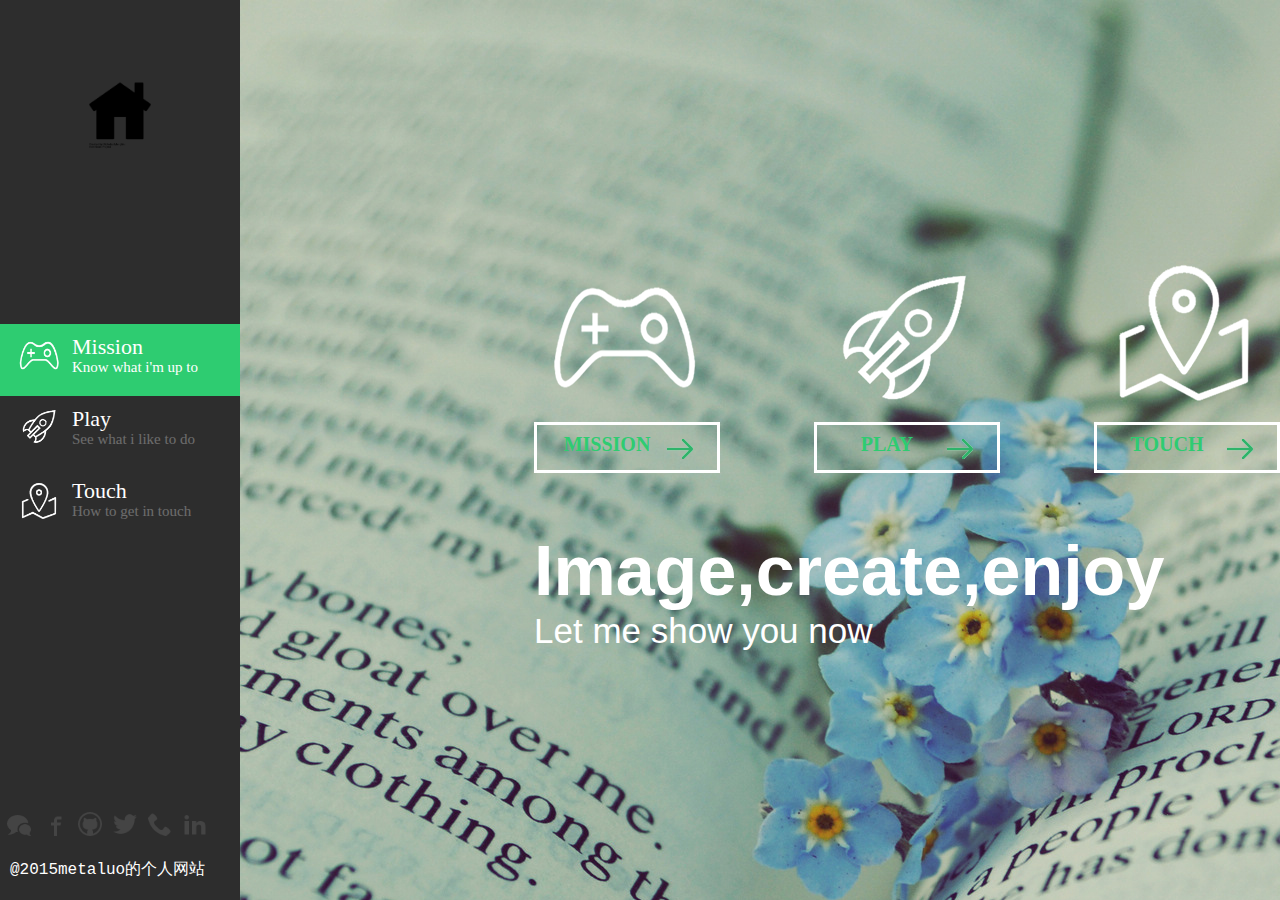
==== commit a0a20ec5: "我的网站的改变1" ====
--- a/index.html
+++ b/index.html
@@ -13,18 +13,18 @@
     <script src="mystyle.js"></script>
 </head>
 <body>
-    <div class="leftdiv">
-       <div class="lefthead">
-           <a href="#"><img src="noun_17050_cc.png"></a>
+    <div class="leftdiv"><!--左边部分-->
+       <div class="lefthead"><!--回到首页的小屋子-->
+           <a href="#"><img class="theshowimg" src="noun_17050_cc.png"><img class="thehideimg" src="noun_17050_cc1.png"></a>
        </div>
-        <div class="leftguide">
+        <div class="leftguide"><!--左边的导航栏-->
             <ul>
                 <li><a href="#" id="lefta1"><img src="mission.png"><span class="main-item">Mission</span><span class="sub-item">Know what i'm up to</span></a></li>
                 <li><a href="#" id="lefta2"><img src="play.png"><span class="main-item">Play</span><span class="sub-item">See what i like to do</span> </a></li>
                 <li><a href="#" id="lefta3"><img src="touch.png"><span class="main-item">Touch</span><span class="sub-item">How to get in touch</span></a></li>
             </ul>
         </div>
-        <div class="touchme">
+        <div class="touchme"><!--各个联系方式-->
             <ul>
                 <li><a href="#"><img src="icoPNG/bubbles.png"><img class="img2" src="icoPNG/bubbles1.png"></a></li>
                 <li><a href="#"><img src="icoPNG/facebook.png"><img class="img2" src="icoPNG/facebook1.png"></a></li>
@@ -36,22 +36,26 @@
         </div>
         <footer>@2015metaluo的个人网站</footer>
     </div>
-    <div class="rightdiv">
-        <div class="guide">
+    <div class="rightdiv"><!--右边部分-->
+        <div class="guide"><!--右边大的导航标志-->
             <div class="link">
                 <span class="ico ico1">
                 </span>
                 <div class="box">
-                    <a class="button" href="#"><span class="mainname">MISSION</span><span class="sub-name"></span>
+                    <a class="button" href="#" data-title="My mission is clear"><span class="mainname">MISSION</span><span class="sub-name"></span>
                     <span class="topbox"></span><span class="leftbox"></span><span class="bottombox"></span><span class="rightbox"></span>
                     </a>
+                </div>
+                <div class="tooltip">
+                    <em></em>
+                    <span></span>
                 </div>
             </div>
             <div class="link">
                 <div class="ico ico2">
                 </div>
                 <div class="box">
-                    <a class="button" href="#"><span class="mainname">PLAY</span><span class="sub-name"></span>
+                    <a class="button" href="#" data-title="This is my playground"><span class="mainname">PLAY</span><span class="sub-name"></span>
                         <span class="topbox"></span><span class="leftbox"></span><span class="bottombox"></span><span class="rightbox"></span></a>
                 </div>
             </div>
@@ -59,11 +63,15 @@
                 <div class="ico ico3">
                 </div>
                 <div class="box">
-                    <a class="button" href="#"><span class="mainname">TOUCH</span><span class="sub-name"></span>
+                    <a class="button" href="#" data-title="Lets do somthing together"><span class="mainname">TOUCH</span><span class="sub-name"></span>
                         <span class="topbox"></span><span class="leftbox"></span><span class="bottombox"></span><span class="rightbox"></span></a>
                 </div>
             </div>
         </div>
+        <div class="bigtitle">
+            <a href="#"><h1>Image,create,enjoy</h1>
+            <p>Let me show you now</p></a>
+        </div>
     </div>
 </body>
 </html>--- a/style.css
+++ b/style.css
@@ -12,10 +12,12 @@
     height: 100%;
     float: left;
     background-color:#2D2D2D;
+    position: relative;
 }
 .lefthead{
   width: 30%;
     margin: 80px auto;
+    position: relative;
     transition:all 0.5s;
     -webkit-transition: all 0.5s;
     -o-transition:all 0.5s
@@ -23,7 +25,22 @@
 }
 .lefthead img{
     width: 100%;
-    opacity: 0.3;
+}
+.theshowimg{
+    opacity: 1;
+}
+.thehideimg{
+    position: absolute;
+    left: 0;
+    top: 0;
+    opacity: 0;
+    transition: all 0.5s;
+    -o-transition: all 0.5s;
+    -webkit-transition: all 0.5s;
+    -moz-transition: all 0.5s;
+}
+.lefthead:hover .thehideimg{
+    opacity: 1;
 }
 .lefthead:hover{
     transform: rotate(360deg) scale(1.5);
@@ -34,7 +51,9 @@
 }
 .leftguide{
     width: 100%;
-    margin-top: 150px;
+    position: absolute;
+    left: 0;
+    bottom: 40%;
 }
 .leftguide ul{
     width: 100%;
@@ -87,8 +106,10 @@
     font-family:Microsoft YaHei;
 }
 .touchme{
-    margin-top: 150px;
-    width: 100%;
+    width: 100%;
+    position: absolute;
+    left: 0;
+    bottom:60px;
 }
 .touchme ul{
     width: 100%;
@@ -108,10 +129,10 @@
     left: 0;
     top: 0;
     opacity: 0;
-    transition: all 0.2s linear;
-    -webkit-transition:all 0.2s linear;
-    -o-transition: all 0.2s linear;
-    -moz-transition:all 0.2s linear;
+    transition: all 0.1s linear;
+    -webkit-transition:all 0.1s linear;
+    -o-transition: all 0.1s linear;
+    -moz-transition:all 0.1s linear;
 }
 .touchme li:hover .img2{
     opacity: 1;
@@ -121,24 +142,29 @@
     color: white;
     margin-top: 10px;
     font-family: Consolas, "Liberation Mono", Courier, monospace;
+    position: absolute;
+    left: 10px;
+    bottom: 20px;
 }
 .rightdiv{
-     width: 1000px;
+     max-width: 100%;
      height: 100%;
      float: left;
+    position: relative;
  }
 .guide{
     width: 100%;
     height: 220px;
-     margin-top: 200px;
-    margin-left: 250px;
+     margin-top: 30%;
+    margin-left: 35%;
     text-align: center;
  }
 .link{
     width:180px;
     height: 220px;
     float: left;
-    margin-right: 10%;
+    margin-right: 100px;
+    position: relative;
 }
 .ico{
 display: block;
@@ -268,3 +294,53 @@
     height: 45px;
     opacity: 1;
 }
+.tooltip{
+    position: absolute;
+    padding: 0 14px;
+    height: 35px;
+    line-height: 35px;
+    background-color: #2ecc71;
+    top: 100px;
+    border-radius: 3px;
+    color: white;
+    font-size:16px;
+    font-weight: bold;
+    text-transform:none;
+    margin: 0 auto;
+    white-space: nowrap;
+    opacity: 0;
+    z-index: 100;
+}
+.tooltip em{
+    font-style: normal;
+}
+.tooltip span{/*三角形怎么画*/
+    position: absolute;
+    width: 0;
+    height: 0;
+    overflow: hidden;
+    border: 7px solid transparent;
+    border-top-color: #2ecc71;
+    left: 50%;
+    margin-left: -3px;
+    bottom:-14px;
+}
+.bigtitle{
+    width: 500px;
+    margin-left: 35%;
+    margin-top: 7%;
+}
+.bigtitle a{
+    text-decoration: none;
+}
+.bigtitle h1{
+    color: white;
+    font-size: 70px;
+    font-family: arial, helvetica, sans-serif;
+}
+.bigtitle p{
+    color: white;
+    font-size: 35px;
+    font-family: arial, helvetica, sans-serif;
+}
+
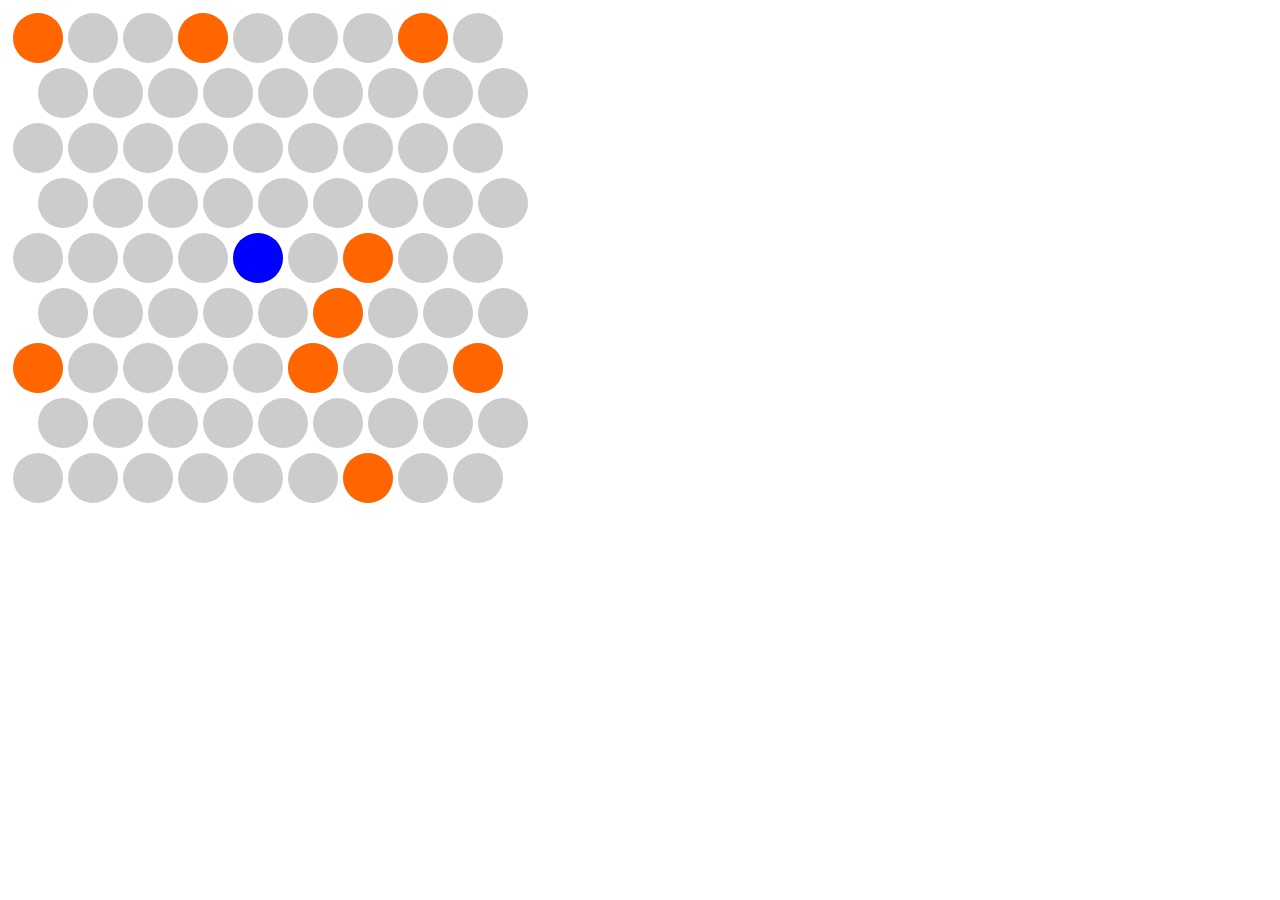
==== commit 659ade69: "围住神经猫" ====
--- a/index.html
+++ b/index.html
@@ -1,77 +1,18 @@
 <!--
     Author: Meta Luo
-    Date: 2015/11/13
+    Date: 2015/11/17
 -->
 
 <!DOCTYPE html>
 <html>
 <head lang="en">
     <meta charset="UTF-8">
-    <title>metaluo的世界</title>
-    <link href="style.css" rel="stylesheet" type="text/css">
-    <script src="jquery-2.1.4.min.js"></script>
-    <script src="mystyle.js"></script>
+    <title>布丁的神经猫</title>
+    <script src="easeljs-0.7.1.min.js"></script>
 </head>
 <body>
-    <div class="leftdiv"><!--左边部分-->
-       <div class="lefthead"><!--回到首页的小屋子-->
-           <a href="#"><img class="theshowimg" src="noun_17050_cc.png"><img class="thehideimg" src="noun_17050_cc1.png"></a>
-       </div>
-        <div class="leftguide"><!--左边的导航栏-->
-            <ul>
-                <li><a href="#" id="lefta1"><img src="mission.png"><span class="main-item">Mission</span><span class="sub-item">Know what i'm up to</span></a></li>
-                <li><a href="#" id="lefta2"><img src="play.png"><span class="main-item">Play</span><span class="sub-item">See what i like to do</span> </a></li>
-                <li><a href="#" id="lefta3"><img src="touch.png"><span class="main-item">Touch</span><span class="sub-item">How to get in touch</span></a></li>
-            </ul>
-        </div>
-        <div class="touchme"><!--各个联系方式-->
-            <ul>
-                <li><a href="#"><img src="icoPNG/bubbles.png"><img class="img2" src="icoPNG/bubbles1.png"></a></li>
-                <li><a href="#"><img src="icoPNG/facebook.png"><img class="img2" src="icoPNG/facebook1.png"></a></li>
-                <li><a href="#"><img src="icoPNG/github4.png"><img class="img2" src="icoPNG/github1.png"></a></li>
-                <li><a href="#"><img src="icoPNG/twitter.png"><img class="img2" src="icoPNG/twitter1.png"></a></li>
-                <li><a href="#"><img src="icoPNG/phone.png"><img class="img2" src="icoPNG/phone1.png"></a></li>
-                <li><a href="#"><img src="icoPNG/linkedin2.png"><img class="img2" src="icoPNG/linkedin1.png"></a></li>
-            </ul>
-        </div>
-        <footer>@2015metaluo的个人网站</footer>
-    </div>
-    <div class="rightdiv"><!--右边部分-->
-        <div class="guide"><!--右边大的导航标志-->
-            <div class="link">
-                <span class="ico ico1">
-                </span>
-                <div class="box">
-                    <a class="button" href="#" data-title="My mission is clear"><span class="mainname">MISSION</span><span class="sub-name"></span>
-                    <span class="topbox"></span><span class="leftbox"></span><span class="bottombox"></span><span class="rightbox"></span>
-                    </a>
-                </div>
-                <div class="tooltip">
-                    <em></em>
-                    <span></span>
-                </div>
-            </div>
-            <div class="link">
-                <div class="ico ico2">
-                </div>
-                <div class="box">
-                    <a class="button" href="#" data-title="This is my playground"><span class="mainname">PLAY</span><span class="sub-name"></span>
-                        <span class="topbox"></span><span class="leftbox"></span><span class="bottombox"></span><span class="rightbox"></span></a>
-                </div>
-            </div>
-            <div class="link">
-                <div class="ico ico3">
-                </div>
-                <div class="box">
-                    <a class="button" href="#" data-title="Lets do somthing together"><span class="mainname">TOUCH</span><span class="sub-name"></span>
-                        <span class="topbox"></span><span class="leftbox"></span><span class="bottombox"></span><span class="rightbox"></span></a>
-                </div>
-            </div>
-        </div>
-        <div class="bigtitle">
-            <a href="#"><h1>Image,create,enjoy</h1>
-            <p>Let me show you now</p></a>
-        </div>
-    </div>
+    <canvas id="gameView" width="800px" height="800px"></canvas>
+   <script src="circle.js"></script>
+   <script src="app.js"></script>
 </body>
 </html>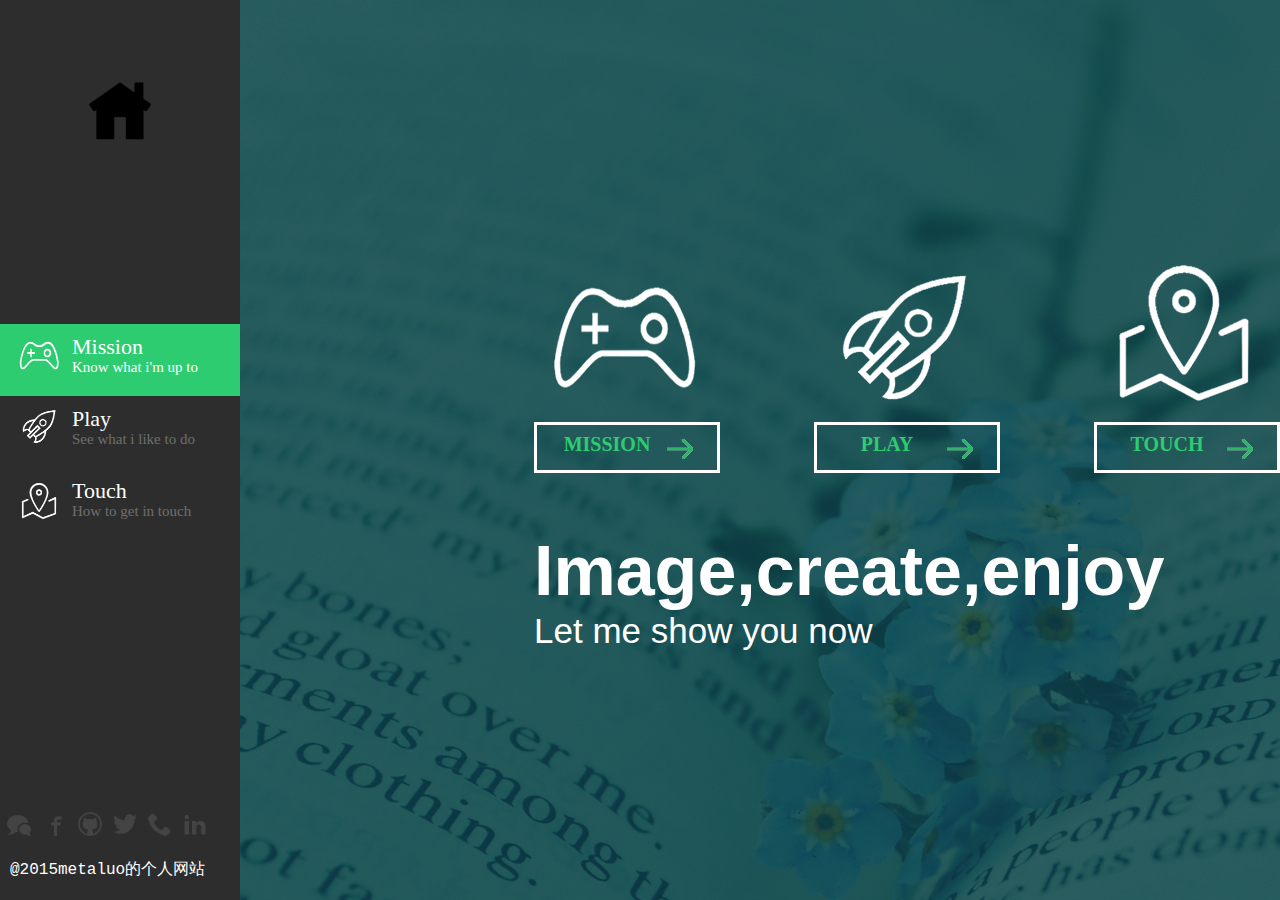
==== commit ce8ce6cf: "主页" ====
--- a/index.html
+++ b/index.html
@@ -1,18 +1,77 @@
 <!--
     Author: Meta Luo
-    Date: 2015/11/17
+    Date: 2015/11/13
 -->
 
 <!DOCTYPE html>
 <html>
 <head lang="en">
     <meta charset="UTF-8">
-    <title>布丁的神经猫</title>
-    <script src="easeljs-0.7.1.min.js"></script>
+    <title>metaluo的世界</title>
+    <link href="style.css" rel="stylesheet" type="text/css">
+    <script src="jquery-2.1.4.min.js"></script>
+    <script src="mystyle.js"></script>
 </head>
 <body>
-    <canvas id="gameView" width="800px" height="800px"></canvas>
-   <script src="circle.js"></script>
-   <script src="app.js"></script>
+    <div class="leftdiv"><!--左边部分-->
+       <div class="lefthead"><!--回到首页的小屋子-->
+           <a href="#" data-title="welcome!"><img class="theshowimg" src="noun_17050_cc.png"><img class="thehideimg" src="noun_17050_cc1.png"></a>
+       </div>
+        <div class="leftguide"><!--左边的导航栏-->
+            <ul>
+                <li><a href="#" data-title="My mission is clear" id="lefta1"><img src="mission.png"><span class="main-item">Mission</span><span class="sub-item">Know what i'm up to</span></a></li>
+                <li><a href="#" id="lefta2" data-title="This is my playground"><img src="play.png"><span class="main-item">Play</span><span class="sub-item">See what i like to do</span> </a></li>
+                <li><a href="#" id="lefta3" data-title="Lets do somthing together"><img src="touch.png"><span class="main-item">Touch</span><span class="sub-item">How to get in touch</span></a></li>
+            </ul>
+        </div>
+        <div class="touchme"><!--各个联系方式-->
+            <ul>
+                <li><a href="#"><img src="icoPNG/bubbles.png"><img class="img2" src="icoPNG/bubbles1.png"></a></li>
+                <li><a href="#"><img src="icoPNG/facebook.png"><img class="img2" src="icoPNG/facebook1.png"></a></li>
+                <li><a href="https://github.com/mengtingluo" target="_blank"><img src="icoPNG/github4.png"><img class="img2" src="icoPNG/github1.png"></a></li>
+                <li><a href="#"><img src="icoPNG/twitter.png"><img class="img2" src="icoPNG/twitter1.png"></a></li>
+                <li><a href="#"><img src="icoPNG/phone.png"><img class="img2" src="icoPNG/phone1.png"></a></li>
+                <li><a href="http://www.linkedin.com/profile/view?id=AAMAABqFYQwBXsdAw0wnMTzteVGI3ttHK9ZMiiE&trk=hp-identity-name" target="_blank"><img src="icoPNG/linkedin2.png"><img class="img2" src="icoPNG/linkedin1.png"></a></li>
+            </ul>
+        </div>
+        <footer>@2015metaluo的个人网站</footer>
+    </div>
+    <div class="rightdiv"><!--右边部分-->
+        <div class="guide"><!--右边大的导航标志-->
+            <div class="link">
+                <span class="ico ico1">
+                </span>
+                <div class="box">
+                    <a class="button" href="#" data-title="My mission is clear"><span class="mainname">MISSION</span><span class="sub-name"></span>
+                    <span class="topbox"></span><span class="leftbox"></span><span class="bottombox"></span><span class="rightbox"></span>
+                    </a>
+                </div>
+                <div class="tooltip">
+                    <em></em>
+                    <span></span>
+                </div>
+            </div>
+            <div class="link">
+                <div class="ico ico2">
+                </div>
+                <div class="box">
+                    <a class="button" href="#" data-title="This is my playground"><span class="mainname">PLAY</span><span class="sub-name"></span>
+                        <span class="topbox"></span><span class="leftbox"></span><span class="bottombox"></span><span class="rightbox"></span></a>
+                </div>
+            </div>
+            <div class="link">
+                <div class="ico ico3">
+                </div>
+                <div class="box">
+                    <a class="button" href="#" data-title="Lets do somthing together"><span class="mainname">TOUCH</span><span class="sub-name"></span>
+                        <span class="topbox"></span><span class="leftbox"></span><span class="bottombox"></span><span class="rightbox"></span></a>
+                </div>
+            </div>
+        </div>
+        <div class="bigtitle">
+            <a data-title="Let's begin!" href="#"><h1>Image,create,enjoy</h1>
+            <p>Let me show you now</p></a>
+        </div>
+    </div>
 </body>
 </html>--- a/style.css
+++ b/style.css
@@ -0,0 +1,346 @@
+*{
+    margin: 0;
+    padding: 0;
+}
+body,html{
+    width: 100%;
+    height: 100%;
+    background: url("425430.jpg");
+}
+.leftdiv{
+    width: 240px;
+    height: 100%;
+    float: left;
+    background-color:#2D2D2D;
+    position: relative;
+}
+.lefthead{
+  width: 30%;
+    margin: 80px auto;
+    position: relative;
+    transition:all 0.5s;
+    -webkit-transition: all 0.5s;
+    -o-transition:all 0.5s
+    -moz-transition:all 0.5s
+}
+.lefthead img{
+    width: 100%;
+}
+.theshowimg{
+    opacity: 1;
+}
+.thehideimg{
+    position: absolute;
+    left: 0;
+    top: 0;
+    opacity: 0;
+    transition: all 0.5s;
+    -o-transition: all 0.5s;
+    -webkit-transition: all 0.5s;
+    -moz-transition: all 0.5s;
+}
+.lefthead:hover .thehideimg{
+    opacity: 1;
+}
+.lefthead:hover{
+    transform: rotate(360deg) scale(1.5);
+    -webkit-transform: rotate(360deg) scale(1.5);
+    -moz-transform: rotate(360deg) scale(1.5);
+    -ms-transform: rotate(360deg) scale(1.5);
+    -o-transform: rotate(360deg) scale(1.5);
+}
+.leftguide{
+    width: 100%;
+    position: absolute;
+    left: 0;
+    bottom: 40%;
+}
+.leftguide ul{
+    width: 100%;
+}
+.leftguide li{
+    width: 100%;
+    padding: 0;
+    position: relative;
+}
+.leftguide a{
+    width: 100%;
+    height: 72px;
+    display: block;
+    text-decoration: none;
+}
+.leftguide img{
+    width: 20%;
+    margin: 10px 15px;
+    transition:all 0.5s;
+    -webkit-transition: all 0.5s;
+    -o-transition:all 0.5s
+    -moz-transition:all 0.5s
+}
+.leftguide a:hover img{
+    transform: rotate(360deg);
+    -webkit-transform: rotate(360deg);
+    -moz-transform: rotate(360deg);
+    -ms-transform: rotate(360deg);
+    -o-transform: rotate(360deg);
+}
+.main-item{
+    display: block;
+    width: 100%;
+    position: absolute;
+    left: 30%;
+    top: 10px;
+    color: white;
+    font-size: 22px;
+    font-family:Microsoft YaHei;
+}
+.sub-item{
+    display: block;
+    width: 100%;
+    position: absolute;
+    left: 30%;
+    top: 35px;
+    color: white;
+    font-size: 15px;
+    opacity: 0.3;
+    font-family:Microsoft YaHei;
+}
+.touchme{
+    width: 100%;
+    position: absolute;
+    left: 0;
+    bottom:60px;
+}
+.touchme ul{
+    width: 100%;
+}
+.touchme li{
+    display: inline-block;
+    width: 10%;
+    margin-left: 3%;
+    position: relative;
+
+}
+.touchme img{
+    width: 100%;
+}
+.touchme .img2{
+position: absolute;
+    left: 0;
+    top: 0;
+    opacity: 0;
+    transition: all 0.1s linear;
+    -webkit-transition:all 0.1s linear;
+    -o-transition: all 0.1s linear;
+    -moz-transition:all 0.1s linear;
+}
+.touchme li:hover .img2{
+    opacity: 1;
+}
+footer{
+   text-align: center;
+    color: white;
+    margin-top: 10px;
+    font-family: Consolas, "Liberation Mono", Courier, monospace;
+    position: absolute;
+    left: 10px;
+    bottom: 20px;
+}
+.rightdiv{
+     max-width: 100%;
+     height: 100%;
+     float: left;
+    position: relative;
+ }
+.guide{
+    width: 100%;
+    height: 220px;
+     margin-top: 30%;
+    margin-left: 35%;
+    text-align: center;
+ }
+.link{
+    width:180px;
+    height: 220px;
+    float: left;
+    margin-right: 100px;
+    position: relative;
+}
+.ico{
+display: block;
+    width: 180px;
+    height: 170px;
+    transition: all 0.2s linear;
+    -webkit-transition: all 0.2s linear;
+    -o-transition: all 0.2s linear;
+    -moz-transition: all 0.2s linear;
+}
+.ico:hover{
+    transform: rotate(360deg) scale(1.3);
+    -webkit-transform: rotate(360deg) scale(1.3);
+    -o-transform: rotate(360deg) scale(1.3);
+    -moz-transform: rotate(360deg) scale(1.3);
+}
+.ico1{
+    background: url("mission.png") no-repeat center center;
+}
+.ico2{
+    background: url("play.png") no-repeat center center;
+}
+.ico3{
+    background: url("touch.png") no-repeat center center;
+}
+.box a{
+    display: block;
+    width: 180px;
+    height: 45px;
+    border: 3px solid white;
+    text-decoration: none;
+    position: relative;
+}
+.box a:hover .sub-name{
+    transform: translate(15px);
+    -webkit-transform: translate(15px);
+}
+.mainname{
+    display: block;
+    color: #2ecc71;
+    font-family: Microsoft YaHei;
+    font-size: 20px;
+    font-weight: bold;
+    margin-right: 40px;
+    margin-top: 8px;
+}
+.sub-name{
+    display: block;
+    width: 26px;
+    height: 20px;
+    background: url("allow.png");
+    position: absolute;
+    left: 130px;
+    top: 14px;
+    transition: all 0.2s linear;
+    -webkit-transition: all 0.2s linear;
+}
+.leftbox{
+    position: absolute;
+    left: -110%;
+    top:-3px;
+    background-color: white;
+    width: 0;
+    height: 3px;
+    opacity: 0;
+    transition: all 0.3s ease-out;
+    -webkit-transition: all 0.3s ease-out;
+    -o-transition: all 0.3s ease-out;
+    -moz-transition: all 0.3s ease-out;
+}
+.button:hover .leftbox{
+    width: 180px;
+    left: 0;
+    opacity: 1;
+}
+.topbox{
+    position: absolute;
+    right: -3px;
+    top:-220%;
+    background-color: white;
+    width: 3px;
+    height: 0;
+    opacity: 0;
+    transition: all 0.3s ease-out;
+    -webkit-transition: all 0.3s ease-out;
+    -o-transition: all 0.3s ease-out;
+    -moz-transition: all 0.3s ease-out;
+}
+.button:hover .topbox{
+    top: 0;
+    height: 45px;
+    opacity: 1;
+}
+.rightbox{
+    position: absolute;
+    right: -110%;
+    bottom:-3px;
+    background-color: white;
+    width: 0;
+    height: 3px;
+    opacity: 0;
+    transition: all 0.3s ease-out;
+    -webkit-transition: all 0.3s ease-out;
+    -o-transition: all 0.3s ease-out;
+    -moz-transition: all 0.3s ease-out;
+}
+.button:hover .rightbox{
+    right: 0;
+    width: 180px;
+    opacity: 1;
+}
+.bottombox{
+    position: absolute;
+    left: -3px;
+    bottom:-220%;
+    background-color: white;
+    width: 3px;
+    height: 0;
+    opacity: 0;
+    transition: all 0.3s ease-out;
+    -webkit-transition: all 0.3s ease-out;
+    -o-transition: all 0.3s ease-out;
+    -moz-transition: all 0.3s ease-out;
+}
+.button:hover .bottombox{
+    bottom: 0;
+    height: 45px;
+    opacity: 1;
+}
+.tooltip{
+    position: absolute;
+    padding: 0 14px;
+    height: 35px;
+    line-height: 35px;
+    background-color: #2ecc71;
+    top: 100px;
+    border-radius: 3px;
+    color: white;
+    font-size:16px;
+    font-weight: bold;
+    text-transform:none;
+    margin: 0 auto;
+    white-space: nowrap;
+    opacity: 0;
+    z-index: 100;
+}
+.tooltip em{
+    font-style: normal;
+}
+.tooltip span{/*三角形怎么画*/
+    position: absolute;
+    width: 0;
+    height: 0;
+    overflow: hidden;
+    border: 7px solid transparent;
+    border-top-color: #2ecc71;
+    left: 50%;
+    margin-left: -3px;
+    bottom:-14px;
+}
+.bigtitle{
+    width: 500px;
+    margin-left: 35%;
+    margin-top: 7%;
+}
+.bigtitle a{
+    text-decoration: none;
+}
+.bigtitle h1{
+    color: white;
+    font-size: 70px;
+    font-family: arial, helvetica, sans-serif;
+}
+.bigtitle p{
+    color: white;
+    font-size: 35px;
+    font-family: arial, helvetica, sans-serif;
+}
+
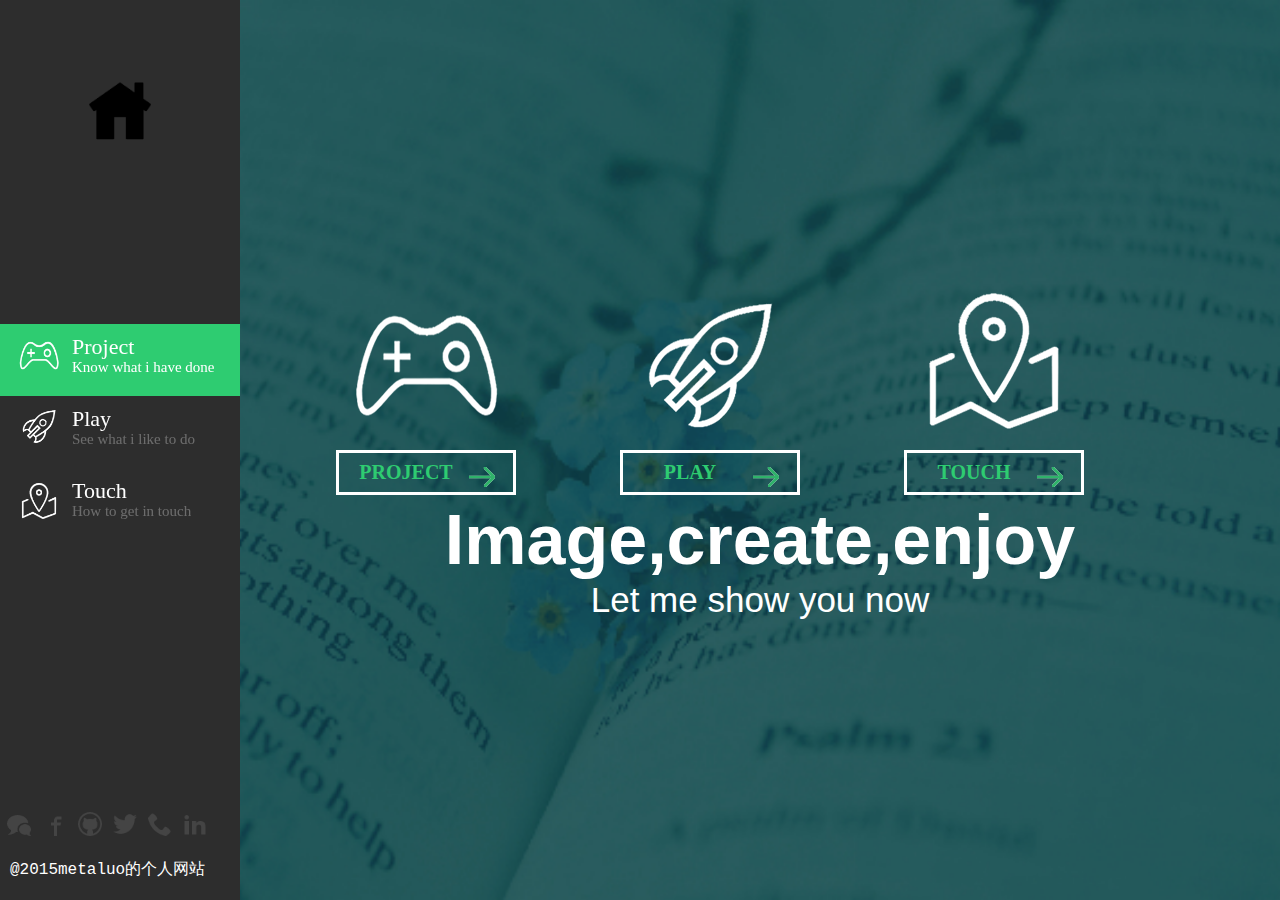
==== commit c0a005fa: "githubpage的修改" ====
--- a/index.html
+++ b/index.html
@@ -19,7 +19,7 @@
        </div>
         <div class="leftguide"><!--左边的导航栏-->
             <ul>
-                <li><a href="#" data-title="My mission is clear" id="lefta1"><img src="mission.png"><span class="main-item">Mission</span><span class="sub-item">Know what i'm up to</span></a></li>
+                <li><a href="#" data-title="My mission is clear" id="lefta1"><img src="mission.png"><span class="main-item">Project</span><span class="sub-item">Know what i have done</span></a></li>
                 <li><a href="#" id="lefta2" data-title="This is my playground"><img src="play.png"><span class="main-item">Play</span><span class="sub-item">See what i like to do</span> </a></li>
                 <li><a href="#" id="lefta3" data-title="Lets do somthing together"><img src="touch.png"><span class="main-item">Touch</span><span class="sub-item">How to get in touch</span></a></li>
             </ul>
@@ -36,42 +36,57 @@
         </div>
         <footer>@2015metaluo的个人网站</footer>
     </div>
-    <div class="rightdiv"><!--右边部分-->
-        <div class="guide"><!--右边大的导航标志-->
-            <div class="link">
-                <span class="ico ico1">
-                </span>
-                <div class="box">
-                    <a class="button" href="#" data-title="My mission is clear"><span class="mainname">MISSION</span><span class="sub-name"></span>
-                    <span class="topbox"></span><span class="leftbox"></span><span class="bottombox"></span><span class="rightbox"></span>
-                    </a>
+    <div class="rightdiv index-rightdiv"><!--右边部分-->
+        <div class="rightdiv-container">
+            <div class="guide"><!--右边大的导航标志-->
+                <div class="link">
+                    <span class="ico ico1">
+                    </span>
+                    <div class="box">
+                        <a class="button" href="#" data-title="My project is clear"><span class="mainname">PROJECT</span><span class="sub-name"></span>
+                        <span class="topbox"></span><span class="leftbox"></span><span class="bottombox"></span><span class="rightbox"></span>
+                        </a>
+                    </div>
+                    <div class="tooltip">
+                        <em></em>
+                        <span></span>
+                    </div>
                 </div>
-                <div class="tooltip">
-                    <em></em>
-                    <span></span>
+                <div class="link">
+                    <div class="ico ico2">
+                    </div>
+                    <div class="box">
+                        <a class="button" href="#" data-title="This is my playground"><span class="mainname">PLAY</span><span class="sub-name"></span>
+                            <span class="topbox"></span><span class="leftbox"></span><span class="bottombox"></span><span class="rightbox"></span></a>
+                    </div>
+                </div>
+                <div class="link">
+                    <div class="ico ico3">
+                    </div>
+                    <div class="box">
+                        <a class="button" href="#" data-title="Lets do somthing together"><span class="mainname">TOUCH</span><span class="sub-name"></span>
+                            <span class="topbox"></span><span class="leftbox"></span><span class="bottombox"></span><span class="rightbox"></span></a>
+                    </div>
                 </div>
             </div>
-            <div class="link">
-                <div class="ico ico2">
-                </div>
-                <div class="box">
-                    <a class="button" href="#" data-title="This is my playground"><span class="mainname">PLAY</span><span class="sub-name"></span>
-                        <span class="topbox"></span><span class="leftbox"></span><span class="bottombox"></span><span class="rightbox"></span></a>
-                </div>
+            <div class="bigtitle">
+                <a data-title="Let's begin!" href="#"><h1>Image,create,enjoy</h1>
+                <p>Let me show you now</p></a>
             </div>
-            <div class="link">
-                <div class="ico ico3">
-                </div>
-                <div class="box">
-                    <a class="button" href="#" data-title="Lets do somthing together"><span class="mainname">TOUCH</span><span class="sub-name"></span>
-                        <span class="topbox"></span><span class="leftbox"></span><span class="bottombox"></span><span class="rightbox"></span></a>
-                </div>
-            </div>
+            
         </div>
-        <div class="bigtitle">
-            <a data-title="Let's begin!" href="#"><h1>Image,create,enjoy</h1>
-            <p>Let me show you now</p></a>
-        </div>
+    </div>
+    <div class="rightdiv playGround-rightdiv" style="display:none">
+        <ul>
+            <li>
+            <div class="habit-title">我喜欢音乐！</div>
+            
+            </li>
+            <li><div class="habit-title">我喜欢摄影！</div></li>
+            <li><div class="habit-title">我喜欢时尚！</div></li>
+            <li><div class="habit-title">我喜欢美食！</div></li>
+            <li><div class="habit-title">我喜欢阅读！</div></li>
+        </ul>
     </div>
 </body>
 </html>--- a/style.css
+++ b/style.css
@@ -1,21 +1,29 @@
 *{
     margin: 0;
     padding: 0;
+    box-sizing: border-box;
 }
 body,html{
     width: 100%;
     height: 100%;
-    background: url("425430.jpg");
+}
+body{
+    background: url("background.png") no-repeat;
+    background-size: 100% 100%;
+    background-position: center;
 }
 .leftdiv{
     width: 240px;
     height: 100%;
-    float: left;
+    left: 0;
+    top:0;
     background-color:#2D2D2D;
-    position: relative;
+    position: fixed;
+    z-index: 1;
 }
 .lefthead{
   width: 30%;
+  z-index: 1;
     margin: 80px auto;
     position: relative;
     transition:all 0.5s;
@@ -34,6 +42,7 @@
     left: 0;
     top: 0;
     opacity: 0;
+    z-index: 2;
     transition: all 0.5s;
     -o-transition: all 0.5s;
     -webkit-transition: all 0.5s;
@@ -74,8 +83,8 @@
     margin: 10px 15px;
     transition:all 0.5s;
     -webkit-transition: all 0.5s;
-    -o-transition:all 0.5s
-    -moz-transition:all 0.5s
+    -o-transition:all 0.5s;
+    -moz-transition:all 0.5s;
 }
 .leftguide a:hover img{
     transform: rotate(360deg);
@@ -147,24 +156,34 @@
     bottom: 20px;
 }
 .rightdiv{
-     max-width: 100%;
+     width: 100%;
      height: 100%;
-     float: left;
-    position: relative;
+    position: relative;
+    padding-left:240px;
+ }
+ .rightdiv-container{
+    width: 100%;
+    padding-left: 240px;
+    position: absolute;
+    left: 50%;
+    top: 50%;
+    transform: translate(-50%, -50%);
+    -webkit-transform:translate(-50%, -50%);
+    -moz-transform:translate(-50%, -50%);
+    -o-transform: translate(-50%, -50%);
+    -safari-transform: translate(-50%, -50%);
  }
 .guide{
     width: 100%;
     height: 220px;
-     margin-top: 30%;
-    margin-left: 35%;
     text-align: center;
  }
 .link{
     width:180px;
     height: 220px;
-    float: left;
     margin-right: 100px;
     position: relative;
+    display: inline-block;
 }
 .ico{
 display: block;
@@ -309,7 +328,7 @@
     margin: 0 auto;
     white-space: nowrap;
     opacity: 0;
-    z-index: 100;
+    z-index: 3;
 }
 .tooltip em{
     font-style: normal;
@@ -326,9 +345,7 @@
     bottom:-14px;
 }
 .bigtitle{
-    width: 500px;
-    margin-left: 35%;
-    margin-top: 7%;
+    text-align: center;
 }
 .bigtitle a{
     text-decoration: none;
@@ -343,4 +360,28 @@
     font-size: 35px;
     font-family: arial, helvetica, sans-serif;
 }
-
+/* 我的爱好 */
+.playGround-rightdiv{
+    background-color: #ffffff;
+}
+.playGround-rightdiv>ul{
+    width: 100%;
+    padding: 10px 20px 10px 260px;
+    list-style: none;
+    -webkit-margin-before: 0;
+    -webkit-margin-after: 0;
+    -webkit-padding-start: 0;
+}
+.playGround-rightdiv>ul>li{
+    width: 100%;
+    border:1px solid lightgrey;
+    padding: 5px;
+    margin:5px;
+    box-shadow: 0 0 5px lightgrey;
+}
+.habit-title{
+    font-size: 20px;
+    font-family: Microsoft Yahei;
+    border-bottom: 1px dotted lightgrey;
+    text-align: center;
+}
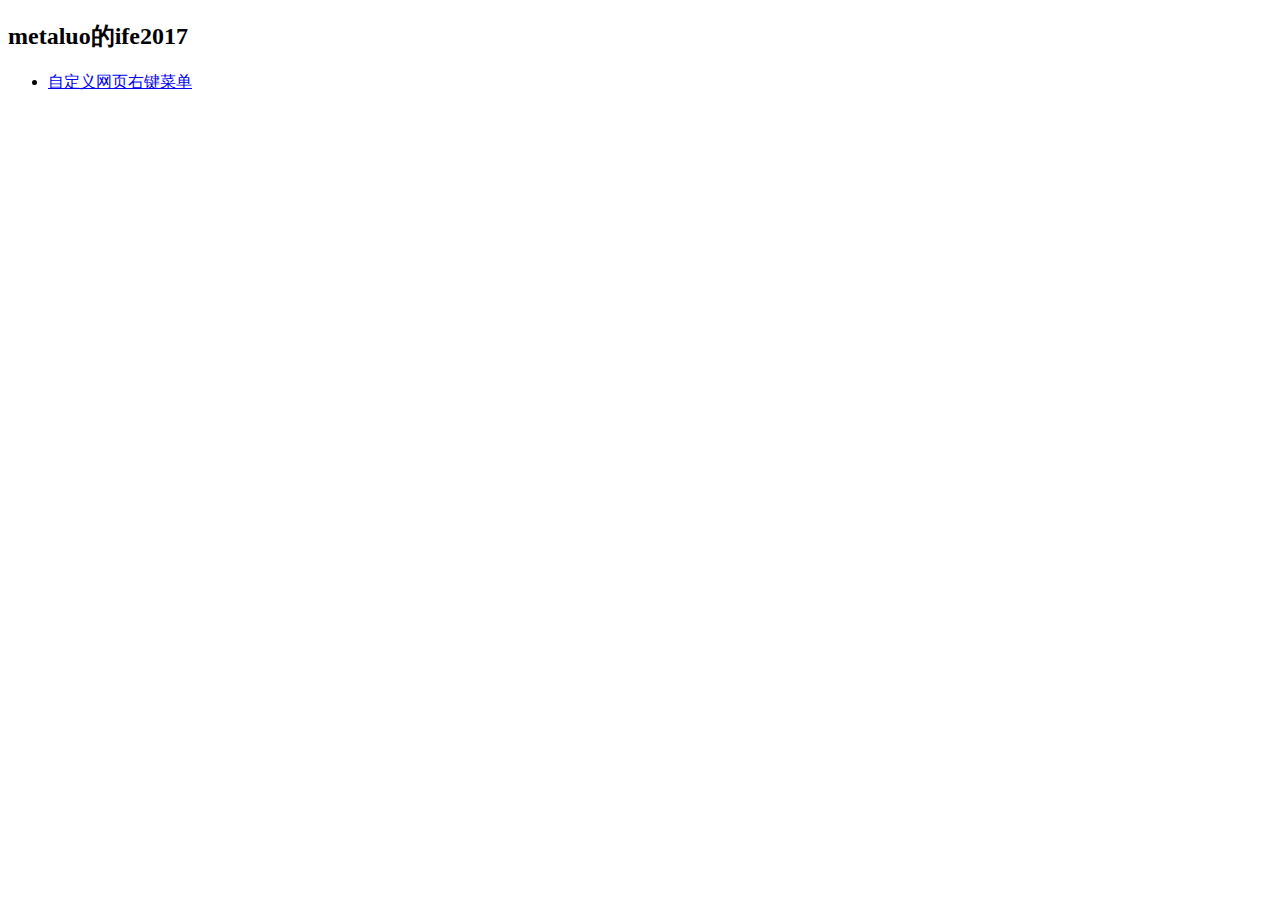
==== commit d20585b9: "我的ife2017" ====
--- a/index.html
+++ b/index.html
@@ -1,92 +1,16 @@
-<!--
-    Author: Meta Luo
-    Date: 2015/11/13
--->
-
-<!DOCTYPE html>
-<html>
-<head lang="en">
+<!doctype html>
+<html lang="en">
+<head>
     <meta charset="UTF-8">
-    <title>metaluo的世界</title>
-    <link href="style.css" rel="stylesheet" type="text/css">
-    <script src="jquery-2.1.4.min.js"></script>
-    <script src="mystyle.js"></script>
+    <meta name="viewport"
+          content="width=device-width, user-scalable=no, initial-scale=1.0, maximum-scale=1.0, minimum-scale=1.0">
+    <meta http-equiv="X-UA-Compatible" content="ie=edge">
+    <title>metaluo</title>
 </head>
 <body>
-    <div class="leftdiv"><!--左边部分-->
-       <div class="lefthead"><!--回到首页的小屋子-->
-           <a href="#" data-title="welcome!"><img class="theshowimg" src="noun_17050_cc.png"><img class="thehideimg" src="noun_17050_cc1.png"></a>
-       </div>
-        <div class="leftguide"><!--左边的导航栏-->
-            <ul>
-                <li><a href="#" data-title="My mission is clear" id="lefta1"><img src="mission.png"><span class="main-item">Project</span><span class="sub-item">Know what i have done</span></a></li>
-                <li><a href="#" id="lefta2" data-title="This is my playground"><img src="play.png"><span class="main-item">Play</span><span class="sub-item">See what i like to do</span> </a></li>
-                <li><a href="#" id="lefta3" data-title="Lets do somthing together"><img src="touch.png"><span class="main-item">Touch</span><span class="sub-item">How to get in touch</span></a></li>
-            </ul>
-        </div>
-        <div class="touchme"><!--各个联系方式-->
-            <ul>
-                <li><a href="#"><img src="icoPNG/bubbles.png"><img class="img2" src="icoPNG/bubbles1.png"></a></li>
-                <li><a href="#"><img src="icoPNG/facebook.png"><img class="img2" src="icoPNG/facebook1.png"></a></li>
-                <li><a href="https://github.com/mengtingluo" target="_blank"><img src="icoPNG/github4.png"><img class="img2" src="icoPNG/github1.png"></a></li>
-                <li><a href="#"><img src="icoPNG/twitter.png"><img class="img2" src="icoPNG/twitter1.png"></a></li>
-                <li><a href="#"><img src="icoPNG/phone.png"><img class="img2" src="icoPNG/phone1.png"></a></li>
-                <li><a href="http://www.linkedin.com/profile/view?id=AAMAABqFYQwBXsdAw0wnMTzteVGI3ttHK9ZMiiE&trk=hp-identity-name" target="_blank"><img src="icoPNG/linkedin2.png"><img class="img2" src="icoPNG/linkedin1.png"></a></li>
-            </ul>
-        </div>
-        <footer>@2015metaluo的个人网站</footer>
-    </div>
-    <div class="rightdiv index-rightdiv"><!--右边部分-->
-        <div class="rightdiv-container">
-            <div class="guide"><!--右边大的导航标志-->
-                <div class="link">
-                    <span class="ico ico1">
-                    </span>
-                    <div class="box">
-                        <a class="button" href="#" data-title="My project is clear"><span class="mainname">PROJECT</span><span class="sub-name"></span>
-                        <span class="topbox"></span><span class="leftbox"></span><span class="bottombox"></span><span class="rightbox"></span>
-                        </a>
-                    </div>
-                    <div class="tooltip">
-                        <em></em>
-                        <span></span>
-                    </div>
-                </div>
-                <div class="link">
-                    <div class="ico ico2">
-                    </div>
-                    <div class="box">
-                        <a class="button" href="#" data-title="This is my playground"><span class="mainname">PLAY</span><span class="sub-name"></span>
-                            <span class="topbox"></span><span class="leftbox"></span><span class="bottombox"></span><span class="rightbox"></span></a>
-                    </div>
-                </div>
-                <div class="link">
-                    <div class="ico ico3">
-                    </div>
-                    <div class="box">
-                        <a class="button" href="#" data-title="Lets do somthing together"><span class="mainname">TOUCH</span><span class="sub-name"></span>
-                            <span class="topbox"></span><span class="leftbox"></span><span class="bottombox"></span><span class="rightbox"></span></a>
-                    </div>
-                </div>
-            </div>
-            <div class="bigtitle">
-                <a data-title="Let's begin!" href="#"><h1>Image,create,enjoy</h1>
-                <p>Let me show you now</p></a>
-            </div>
-            
-        </div>
-    </div>
-    <div class="rightdiv playGround-rightdiv" style="display:none">
-        <ul>
-            <li>
-            <div class="habit-title">我喜欢音乐！</div>
-            
-            </li>
-            <li><div class="habit-title">我喜欢摄影！</div></li>
-            <li><div class="habit-title">我喜欢时尚！</div></li>
-            <li><div class="habit-title">我喜欢美食！</div></li>
-            <li><div class="habit-title">我喜欢阅读！</div></li>
-        </ul>
-    </div>
+    <h2>metaluo的ife2017</h2>
+    <ul>
+        <li><a href="./menu/index.html">自定义网页右键菜单</a></li>
+    </ul>
 </body>
 </html>